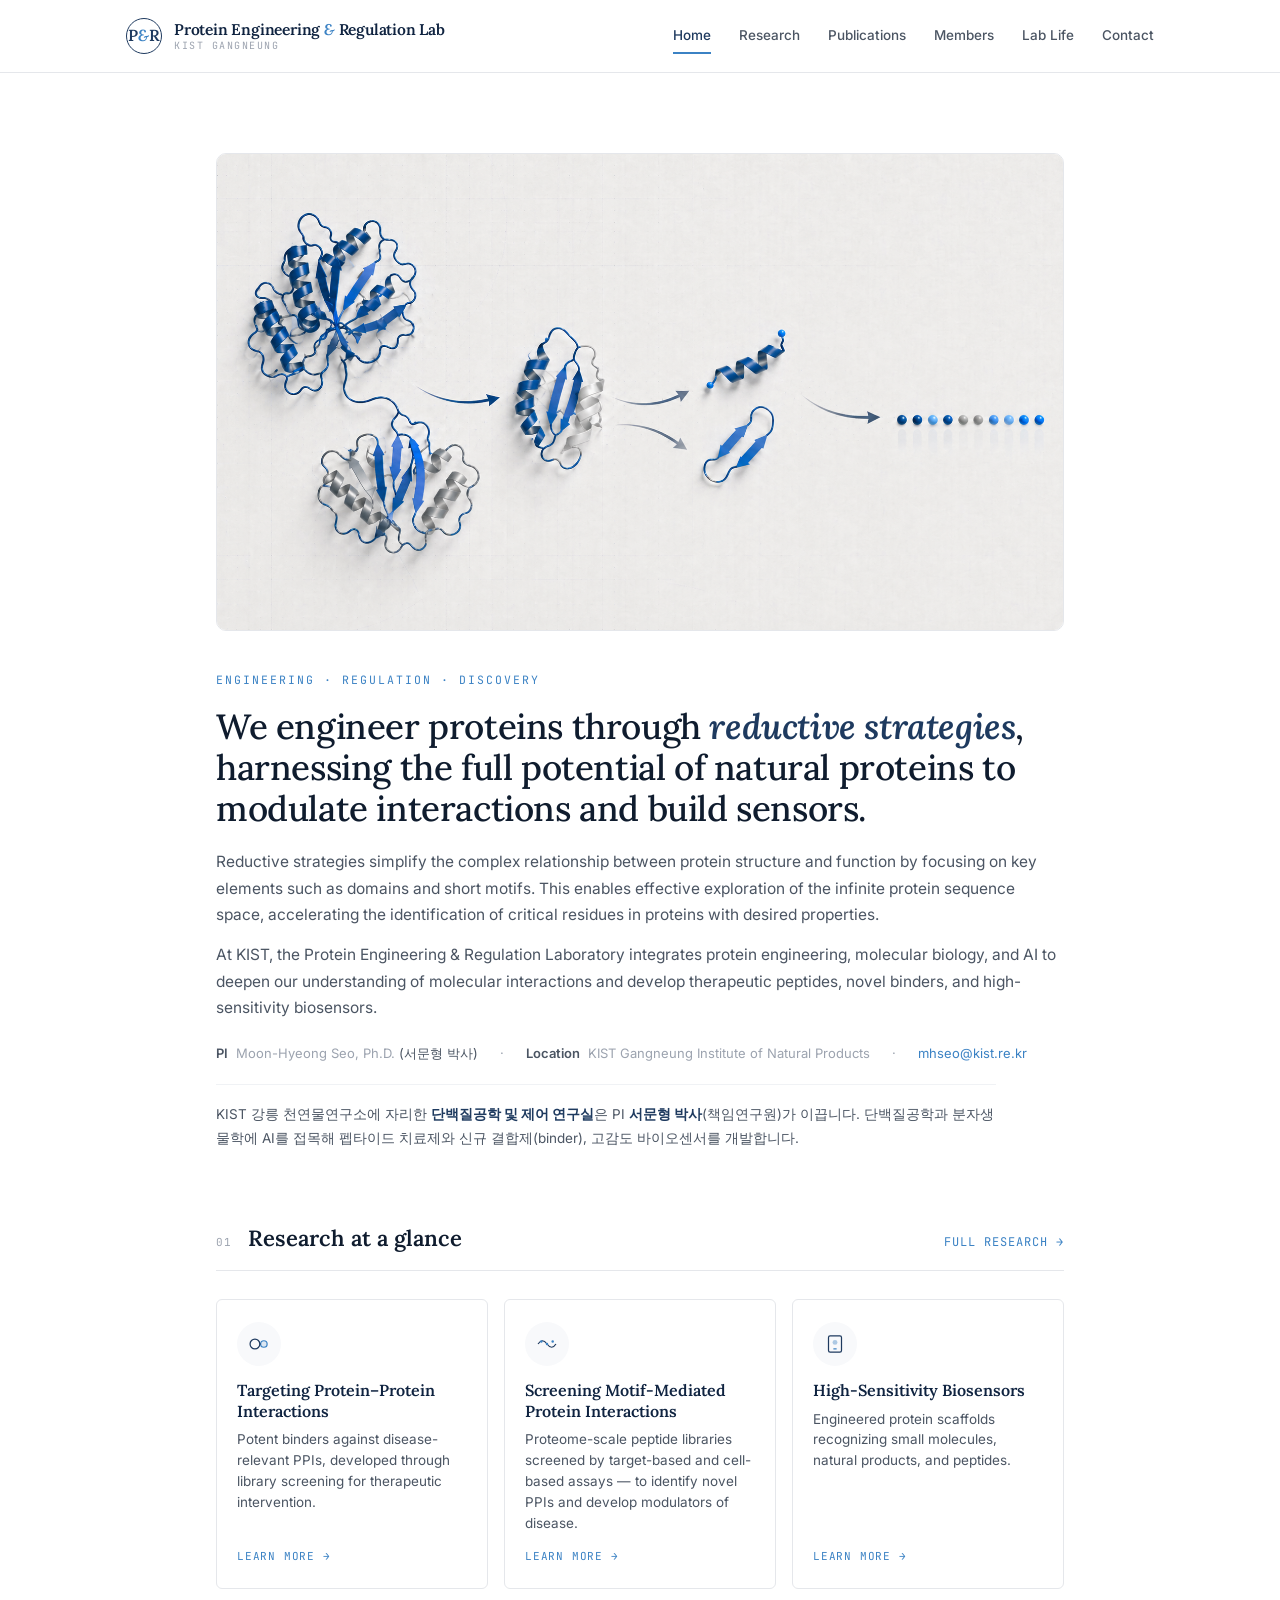
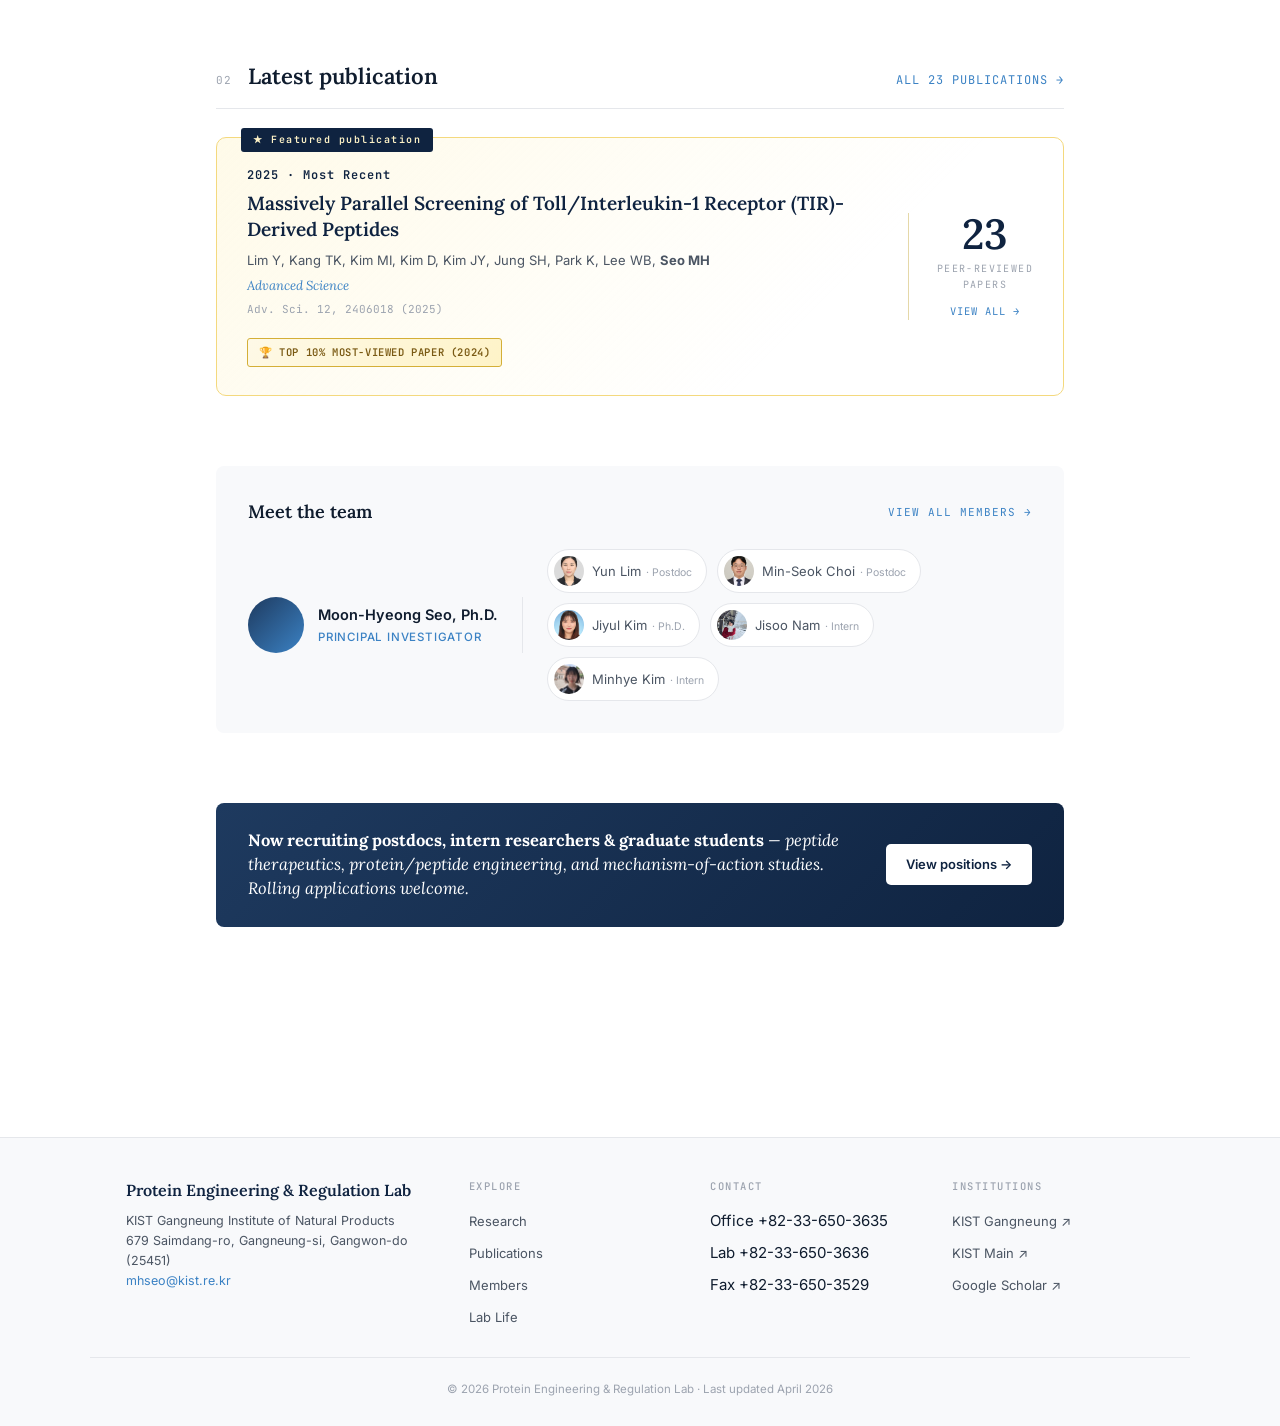
==== index.html @ bd63c6b3 "Refine Korean intro copy; rename lab 단백질공학·조절 → 단백질공학 및 제어 연구실 - Korean lab name unified across inde" ====
<!DOCTYPE html>
<html lang="en">
<head>
<meta charset="UTF-8">
<meta name="viewport" content="width=device-width, initial-scale=1.0">
<meta name="google-site-verification" content="vZkdnIHLEhD2Nxcy7tl7RXcYAdKuF3B5b1NP9j8_m6c">
<title>서문형 박사 (Moon-Hyeong Seo) | Protein Engineering & Regulation Lab @ KIST</title>
<meta name="description" content="The Protein Engineering & Regulation Laboratory at KIST develops therapeutic peptides, novel binders, and high-sensitivity biosensors through reductive strategies — short motifs, minimal domains, evolutionary constraints. PI: Moon-Hyeong Seo (서문형).">
<meta name="keywords" content="서문형, 서문형 박사, 서문형 책임연구원, KIST 서문형, Moon-Hyeong Seo, 단백질공학, 단백질공학 연구실, 펩타이드, 바이오센서, KIST 강릉, 한국과학기술연구원, protein engineering, peptide library, phage display, biosensor, motif-mediated PPI, reductive strategy">
<meta name="author" content="Moon-Hyeong Seo">
<link rel="canonical" href="https://moonhyeong.github.io/dreamerprotein/">
<!-- Open Graph (LinkedIn / Facebook / KakaoTalk preview) -->
<meta property="og:type" content="website">
<meta property="og:title" content="서문형 박사 (Moon-Hyeong Seo) | Protein Engineering & Regulation Lab @ KIST">
<meta property="og:description" content="Engineering proteins through reductive strategies — motif-mediated PPIs, biosensors, and therapeutic peptides at KIST Gangneung.">
<meta property="og:url" content="https://moonhyeong.github.io/dreamerprotein/">
<meta property="og:image" content="https://moonhyeong.github.io/dreamerprotein/assets/images/research/hero-reductive.png">
<!-- Twitter / X preview -->
<meta name="twitter:card" content="summary_large_image">
<meta name="twitter:title" content="서문형 박사 (Moon-Hyeong Seo) | Protein Engineering & Regulation Lab @ KIST">
<meta name="twitter:description" content="Engineering proteins through reductive strategies — motif-mediated PPIs, biosensors, and therapeutic peptides at KIST Gangneung.">
<meta name="twitter:image" content="https://moonhyeong.github.io/dreamerprotein/assets/images/research/hero-reductive.png">
<link rel="preconnect" href="https://fonts.googleapis.com">
<link rel="preconnect" href="https://fonts.gstatic.com" crossorigin>
<link href="https://fonts.googleapis.com/css2?family=Inter:wght@300;400;500;600;700&family=Lora:ital,wght@0,400;0,500;0,600;1,400&family=JetBrains+Mono:wght@400;500&family=Caveat:wght@400;500;600&display=swap" rel="stylesheet">
<link rel="stylesheet" href="assets/styles.css">
<script type="application/ld+json">
{
  "@context": "https://schema.org",
  "@graph": [
    {
      "@type": "Organization",
      "@id": "https://moonhyeong.github.io/dreamerprotein/#organization",
      "name": "Protein Engineering & Regulation Lab",
      "alternateName": "서문형 박사 연구실",
      "url": "https://moonhyeong.github.io/dreamerprotein/",
      "logo": "https://moonhyeong.github.io/dreamerprotein/assets/images/research/hero-reductive.png",
      "parentOrganization": {
        "@type": "Organization",
        "name": "Korea Institute of Science and Technology (KIST)",
        "alternateName": "한국과학기술연구원",
        "url": "https://www.kist.re.kr/"
      },
      "address": {
        "@type": "PostalAddress",
        "streetAddress": "679 Saimdang-ro",
        "addressLocality": "Gangneung-si",
        "addressRegion": "Gangwon-do",
        "postalCode": "25451",
        "addressCountry": "KR"
      }
    },
    {
      "@type": "Person",
      "@id": "https://moonhyeong.github.io/dreamerprotein/#pi",
      "name": "Moon-Hyeong Seo",
      "alternateName": ["서문형", "서문형 박사", "서문형 책임연구원"],
      "honorificSuffix": "Ph.D.",
      "jobTitle": "Principal Researcher",
      "worksFor": { "@id": "https://moonhyeong.github.io/dreamerprotein/#organization" },
      "email": "mhseo@kist.re.kr",
      "url": "https://moonhyeong.github.io/dreamerprotein/members.html",
      "sameAs": [
        "https://scholar.google.com/citations?user=vtLxpeAAAAAJ",
        "https://pubmed.ncbi.nlm.nih.gov/?term=Moon-Hyeong+seo"
      ]
    },
    {
      "@type": "WebSite",
      "url": "https://moonhyeong.github.io/dreamerprotein/",
      "name": "서문형 박사 연구실 · Protein Engineering & Regulation Lab @ KIST",
      "publisher": { "@id": "https://moonhyeong.github.io/dreamerprotein/#organization" },
      "about": { "@id": "https://moonhyeong.github.io/dreamerprotein/#pi" },
      "inLanguage": "en"
    }
  ]
}
</script>
<style>
  .award-badge {
    display: inline-flex;
    align-items: center;
    gap: 6px;
    margin-top: 10px;
    padding: 5px 11px;
    background: linear-gradient(135deg, #fef9e7 0%, #fef3c7 100%);
    border: 1px solid #d4af37;
    border-radius: 3px;
    font-family: var(--mono);
    font-size: 10.5px;
    color: #7a5a14;
    letter-spacing: 0.6px;
    font-weight: 600;
    text-transform: uppercase;
  }
</style>
</head>
<body>

<!-- ============ HEADER ============ -->
<header class="topbar">
  <div class="container nav-inner">
    <a href="index.html" class="brand" style="text-decoration: none;">
      <div class="brand-mark">P<span style="color:var(--accent); font-style:italic;">&amp;</span>R</div>
      <div class="brand-text">
        <div class="brand-en">Protein Engineering <span class="amp">&amp;</span> Regulation Lab</div>
        <div class="brand-sub">KIST Gangneung</div>
      </div>
    </a>
    <nav class="main-nav">
      <a href="index.html" class="active">Home</a>
      <a href="research.html">Research</a>
      <a href="publications.html">Publications</a>
      <a href="members.html">Members</a>
      <a href="lab-life.html">Lab Life</a>
      <a href="contact.html">Contact</a>
    </nav>
  </div>
</header>

<!-- ============ MAIN ============ -->
<main>

  <!-- HERO -->
  <section class="hero">
    <div class="hero-banner">
      <img src="assets/images/research/hero-reductive.png" alt="Engineering proteins through reductive strategies — distilling complex protein structures into short motifs, minimal domains, and evolutionary constraints">
    </div>
    <div class="hero-eyebrow">Engineering · Regulation · Discovery</div>
    <h1 class="hero-title">
      We engineer proteins through <em>reductive strategies</em>, harnessing the full potential of natural proteins to modulate interactions and build sensors.
    </h1>
    <p class="hero-sub">
      Reductive strategies simplify the complex relationship between protein structure and function by focusing on key elements such as domains and short motifs. This enables effective exploration of the infinite protein sequence space, accelerating the identification of critical residues in proteins with desired properties.
    </p>
    <p class="hero-sub">
      At KIST, the Protein Engineering &amp; Regulation Laboratory integrates protein engineering, molecular biology, and AI to deepen our understanding of molecular interactions and develop therapeutic peptides, novel binders, and high-sensitivity biosensors.
    </p>
    <div class="hero-meta">
      <span><strong>PI</strong> &nbsp;Moon-Hyeong Seo, Ph.D. <span style="color: var(--ink-soft); font-weight: 400;">(서문형 박사)</span></span>
      <span>·</span>
      <span><strong>Location</strong> &nbsp;KIST Gangneung Institute of Natural Products</span>
      <span>·</span>
      <a href="mailto:mhseo@kist.re.kr">mhseo@kist.re.kr</a>
    </div>
    <p class="hero-ko">
      KIST 강릉 천연물연구소에 자리한 <strong>단백질공학 및 제어 연구실</strong>은 PI <strong>서문형 박사</strong>(책임연구원)가 이끕니다. 단백질공학과 분자생물학에 AI를 접목해 펩타이드 치료제와 신규 결합제(binder), 고감도 바이오센서를 개발합니다.
    </p>
  </section>

  <!-- RESEARCH PREVIEW -->
  <section class="block">
    <div class="section-head">
      <span class="section-num">01</span>
      <h2 class="section-title">Research at a glance</h2>
      <a href="research.html" class="section-action">Full research →</a>
    </div>

    <div class="research-preview">
      <a href="research.html#ppi" class="r-mini">
        <div class="r-mini-icon">
          <svg width="26" height="26" viewBox="0 0 32 32" fill="none">
            <circle cx="11" cy="16" r="6" stroke="#1e3a5f" stroke-width="1.5" fill="none"/>
            <circle cx="22" cy="16" r="4" stroke="#3b82c4" stroke-width="1.5" fill="#3b82c4" fill-opacity="0.15"/>
            <line x1="17" y1="16" x2="18" y2="16" stroke="#1e3a5f" stroke-width="2"/>
          </svg>
        </div>
        <h3>Targeting Protein–Protein Interactions</h3>
        <p>Potent binders against disease-relevant PPIs, developed through library screening for therapeutic intervention.</p>
        <span class="r-mini-link">Learn more →</span>
      </a>

      <a href="research.html#motif" class="r-mini">
        <div class="r-mini-icon">
          <svg width="26" height="26" viewBox="0 0 32 32" fill="none">
            <path d="M5 16 Q10 8, 16 16 Q22 24, 27 16" stroke="#1e3a5f" stroke-width="1.5" fill="none"/>
            <circle cx="9" cy="13" r="1.5" fill="#3b82c4"/>
            <circle cx="16" cy="16" r="1.5" fill="#3b82c4"/>
            <circle cx="23" cy="13" r="1.5" fill="#3b82c4"/>
          </svg>
        </div>
        <h3>Screening Motif-Mediated Protein Interactions</h3>
        <p>Proteome-scale peptide libraries screened by target-based and cell-based assays — to identify novel PPIs and develop modulators of disease.</p>
        <span class="r-mini-link">Learn more →</span>
      </a>

      <a href="research.html#sensor" class="r-mini">
        <div class="r-mini-icon">
          <svg width="26" height="26" viewBox="0 0 32 32" fill="none">
            <rect x="8" y="6" width="16" height="20" rx="2" stroke="#1e3a5f" stroke-width="1.5" fill="none"/>
            <circle cx="16" cy="14" r="3" fill="#3b82c4" fill-opacity="0.4"/>
            <path d="M14 22 L18 22" stroke="#3b82c4" stroke-width="1.5"/>
          </svg>
        </div>
        <h3>High-Sensitivity Biosensors</h3>
        <p>Engineered protein scaffolds recognizing small molecules, natural products, and peptides.</p>
        <span class="r-mini-link">Learn more →</span>
      </a>
    </div>
  </section>

  <!-- FEATURED PUBLICATION -->
  <section class="block">
    <div class="section-head">
      <span class="section-num">02</span>
      <h2 class="section-title">Latest publication</h2>
      <a href="publications.html" class="section-action">All 23 publications →</a>
    </div>

    <article class="featured-card">
      <div>
        <div class="pub-year">2025 · Most Recent</div>
        <h4 class="pub-title">Massively Parallel Screening of Toll/Interleukin-1 Receptor (TIR)-Derived Peptides</h4>
        <div class="pub-authors">Lim Y, Kang TK, Kim MI, Kim D, Kim JY, Jung SH, Park K, Lee WB, <strong>Seo MH</strong></div>
        <div class="pub-journal">Advanced Science</div>
        <div class="pub-cite">Adv. Sci. 12, 2406018 (2025)</div>
        <div style="margin-top: 10px;">
          <span class="award-badge">🏆 Top 10% Most-Viewed Paper (2024)</span>
        </div>
      </div>
      <div class="stat-side">
        <div class="num">23</div>
        <div class="lbl">peer-reviewed<br>papers</div>
        <a href="publications.html">View all →</a>
      </div>
    </article>
  </section>

  <!-- MEMBERS AT A GLANCE -->
  <section class="block">
    <div class="members-glance">
      <div class="mg-head">
        <h3>Meet the team</h3>
        <a href="members.html">View all members →</a>
      </div>
      <div class="mg-row">
        <a href="members.html" class="mg-pi" style="text-decoration: none;">
          <div class="mg-pi-photo" data-photo="seo"></div>
          <div>
            <div class="mg-pi-name">Moon-Hyeong Seo, Ph.D.</div>
            <div class="mg-pi-role">Principal Investigator</div>
          </div>
        </a>
        <div class="mg-others">
          <a href="members.html" class="mg-bubble">
            <div class="mg-bubble-photo" data-photo="yun-lim"></div>
            <span>Yun Lim<span class="mg-bubble-role"> · Postdoc</span></span>
          </a>
          <a href="members.html" class="mg-bubble">
            <div class="mg-bubble-photo" data-photo="min-seok-choi"></div>
            <span>Min-Seok Choi<span class="mg-bubble-role"> · Postdoc</span></span>
          </a>
          <a href="members.html" class="mg-bubble">
            <div class="mg-bubble-photo" data-photo="jiyul-kim"></div>
            <span>Jiyul Kim<span class="mg-bubble-role"> · Ph.D.</span></span>
          </a>
          <a href="members.html" class="mg-bubble">
            <div class="mg-bubble-photo" data-photo="jisoo-nam" style="background-position: 35% center;"></div>
            <span>Jisoo Nam<span class="mg-bubble-role"> · Intern</span></span>
          </a>
          <a href="members.html" class="mg-bubble">
            <div class="mg-bubble-photo" data-photo="minhye-kim" style="background-position: center 25%;"></div>
            <span>Minhye Kim<span class="mg-bubble-role"> · Intern</span></span>
          </a>
        </div>
      </div>
    </div>
  </section>

  <!-- HIRING -->
  <section class="block">
    <div class="hiring">
      <div class="hiring-text">
        <strong style="font-style: normal; color: white;">Now recruiting postdocs, intern researchers &amp; graduate students</strong> — peptide therapeutics, protein/peptide engineering, and mechanism-of-action studies. Rolling applications welcome.
      </div>
      <a href="contact.html#open-positions" class="hiring-cta">View positions →</a>
    </div>
  </section>

</main>

<!-- ============ FOOTER ============ -->
<footer class="foot">
  <div class="foot-inner">
    <div class="foot-brand">
      <h4>Protein Engineering &amp; Regulation Lab</h4>
      <p>
        KIST Gangneung Institute of Natural Products<br>
        679 Saimdang-ro, Gangneung-si, Gangwon-do (25451)<br>
        <a href="mailto:mhseo@kist.re.kr" style="color: var(--accent);">mhseo@kist.re.kr</a>
      </p>
    </div>
    <div class="foot-col">
      <h5>Explore</h5>
      <ul>
        <li><a href="research.html">Research</a></li>
        <li><a href="publications.html">Publications</a></li>
        <li><a href="members.html">Members</a></li>
        <li><a href="lab-life.html">Lab Life</a></li>
      </ul>
    </div>
    <div class="foot-col">
      <h5>Contact</h5>
      <ul>
        <li>Office +82-33-650-3635</li>
        <li>Lab +82-33-650-3636</li>
        <li>Fax +82-33-650-3529</li>
      </ul>
    </div>
    <div class="foot-col">
      <h5>Institutions</h5>
      <ul>
        <li><a href="https://gn.kist.re.kr" target="_blank" rel="noopener">KIST Gangneung ↗</a></li>
        <li><a href="https://www.kist.re.kr" target="_blank" rel="noopener">KIST Main ↗</a></li>
        <li><a href="https://scholar.google.com/citations?user=vtLxpeAAAAAJ" target="_blank" rel="noopener">Google Scholar ↗</a></li>
      </ul>
    </div>
  </div>
  <div class="foot-bottom">
    © 2026 Protein Engineering & Regulation Lab · Last updated April 2026
  </div>
</footer>

<script src="assets/photos.js"></script>

</body>
</html>
---- assets/styles.css ----
/* ============================================
   Protein Engineering & Regulation Lab @ KIST
   Shared stylesheet — Option A · Molecular Minimal
   ============================================ */

:root {
  --bg: #ffffff;
  --bg-alt: #f8f9fb;
  --bg-paper: #faf7f1;
  --bg-card: #ffffff;
  --ink: #0f1c2e;
  --ink-soft: #4b5563;
  --ink-mute: #9ca3af;
  --line: #e5e7eb;
  --line-soft: #f0f2f5;
  --navy: #1e3a5f;
  --navy-deep: #0f2340;
  --accent: #3b82c4;
  --highlight: #fef3c7;
  --tape: rgba(218, 196, 138, 0.4);
  --sans: 'Inter', -apple-system, BlinkMacSystemFont, sans-serif;
  --serif: 'Lora', Georgia, serif;
  --mono: 'JetBrains Mono', 'SF Mono', Consolas, monospace;
  --hand: 'Caveat', 'Gaegu', 'Patrick Hand', cursive;
}

* { box-sizing: border-box; margin: 0; padding: 0; }
html { scroll-behavior: smooth; }
body {
  font-family: var(--sans);
  color: var(--ink);
  background: var(--bg);
  line-height: 1.6;
  -webkit-font-smoothing: antialiased;
  font-size: 15px;
}
a { color: var(--navy); text-decoration: none; transition: color 0.2s; }
a:hover { color: var(--accent); }
img { max-width: 100%; display: block; }

/* ============ Top Header ============ */
header.topbar {
  position: sticky;
  top: 0;
  z-index: 50;
  background: rgba(255,255,255,0.94);
  backdrop-filter: blur(12px);
  -webkit-backdrop-filter: blur(12px);
  border-bottom: 1px solid var(--line);
  padding: 18px 0;
}
.container {
  max-width: 1100px;
  margin: 0 auto;
  padding: 0 36px;
}
.nav-inner {
  display: flex;
  align-items: center;
  justify-content: space-between;
  gap: 32px;
}
.brand {
  display: flex;
  align-items: center;
  gap: 12px;
  line-height: 1.2;
  flex-shrink: 0;
}
.brand-mark {
  width: 36px; height: 36px;
  border: 1.5px solid var(--navy);
  border-radius: 50%;
  display: flex; align-items: center; justify-content: center;
  font-family: var(--serif);
  font-size: 16px;
  font-weight: 600;
  color: var(--navy);
  flex-shrink: 0;
}
.brand-text { display: flex; flex-direction: column; }
.brand-en {
  font-family: var(--serif);
  font-size: 15.5px;
  font-weight: 600;
  color: var(--navy-deep);
  letter-spacing: -0.2px;
}
.brand-en .amp { font-style: italic; color: var(--accent); }
.brand-sub {
  font-family: var(--mono);
  font-size: 10px;
  color: var(--ink-mute);
  text-transform: uppercase;
  letter-spacing: 1.5px;
  margin-top: 2px;
}
nav.main-nav {
  display: flex;
  gap: 28px;
  list-style: none;
}
nav.main-nav a {
  font-size: 13.5px;
  color: var(--ink-soft);
  font-weight: 500;
  padding: 6px 0;
  position: relative;
}
nav.main-nav a::after {
  content: '';
  position: absolute;
  left: 0; bottom: -1px;
  width: 0; height: 2px;
  background: var(--accent);
  transition: width 0.2s;
}
nav.main-nav a:hover { color: var(--navy); }
nav.main-nav a:hover::after, nav.main-nav a.active::after { width: 100%; }
nav.main-nav a.active { color: var(--navy); }
.nav-actions {
  display: flex;
  align-items: center;
  gap: 14px;
}
.lang-toggle {
  display: inline-flex;
  border: 1px solid var(--line);
  border-radius: 4px;
  overflow: hidden;
  font-size: 11px;
  background: white;
}
.lang-toggle button {
  padding: 5px 11px;
  border: none;
  background: transparent;
  cursor: pointer;
  color: var(--ink-soft);
  font-family: inherit;
  font-weight: 600;
}
.lang-toggle button.active { background: var(--navy); color: white; }

/* ============ Main wrapper ============ */
main {
  max-width: 920px;
  margin: 0 auto;
  padding: 80px 36px 60px;
}

/* ============ Page header (sub-pages) ============ */
.page-header {
  max-width: 920px;
  margin: 0 auto;
  padding: 64px 36px 32px;
}
.breadcrumb {
  font-family: var(--mono);
  font-size: 11px;
  color: var(--ink-mute);
  letter-spacing: 1.2px;
  text-transform: uppercase;
  margin-bottom: 14px;
}
.breadcrumb a { color: var(--ink-soft); }
.page-title {
  font-family: var(--serif);
  font-size: 44px;
  font-weight: 500;
  line-height: 1.1;
  color: var(--ink);
  margin-bottom: 14px;
  letter-spacing: -0.6px;
}
.page-lede {
  font-size: 16px;
  color: var(--ink-soft);
  line-height: 1.65;
}
.page-header + main { padding-top: 20px; }

/* ============ Section ============ */
section.block { margin-bottom: 70px; scroll-margin-top: 90px; }
.section-head {
  display: flex;
  align-items: baseline;
  gap: 16px;
  margin-bottom: 28px;
  padding-bottom: 14px;
  border-bottom: 1px solid var(--line);
}
.section-num {
  font-family: var(--mono);
  font-size: 11px;
  color: var(--ink-mute);
  letter-spacing: 1.2px;
}
.section-title {
  font-family: var(--serif);
  font-size: 22px;
  font-weight: 600;
  color: var(--ink);
  flex: 1;
}
.section-action {
  font-size: 12px;
  color: var(--accent);
  font-family: var(--mono);
  text-transform: uppercase;
  letter-spacing: 1px;
}

/* ============ Hero (Home) ============ */
.hero {
  margin-bottom: 70px;
  position: relative;
}
.hero-banner {
  margin: 0 0 40px;
  border-radius: 10px;
  overflow: hidden;
  background: var(--bg-alt);
  border: 1px solid var(--line);
}
.hero-banner img {
  width: 100%;
  height: auto;
  display: block;
}
.helix-svg {
  position: absolute;
  top: -14px;
  right: 0;
  opacity: 0.5;
}
.hero-eyebrow {
  font-family: var(--mono);
  font-size: 11.5px;
  color: var(--accent);
  text-transform: uppercase;
  letter-spacing: 2px;
  margin-bottom: 16px;
}
.hero-title {
  font-family: var(--serif);
  font-size: 35px;
  line-height: 1.18;
  color: var(--ink);
  font-weight: 500;
  margin-bottom: 20px;
  letter-spacing: -0.4px;
}
.hero-title em { color: var(--navy); font-weight: 600; }
.hero-sub {
  font-size: 15.5px;
  color: var(--ink-soft);
  line-height: 1.7;
}
.hero-sub + .hero-sub {
  margin-top: 14px;
}
.hero-meta {
  margin-top: 22px;
  display: flex;
  gap: 22px;
  align-items: center;
  flex-wrap: wrap;
  font-size: 13px;
  color: var(--ink-mute);
}
.hero-meta strong { color: var(--ink-soft); font-weight: 600; }
.hero-meta a { color: var(--accent); }

/* SEO — Korean intro lines (name-search visibility) */
.hero-ko {
  margin-top: 20px;
  padding-top: 18px;
  border-top: 1px solid var(--line-soft);
  font-size: 13.5px;
  color: var(--ink-soft);
  line-height: 1.75;
  max-width: 780px;
}
.hero-ko strong { color: var(--navy); font-weight: 600; }
.pi-ko-bio {
  margin: -38px 0 56px;
  padding: 18px 22px;
  background: var(--bg-alt);
  border-radius: 8px;
  border-left: 3px solid var(--accent);
  font-size: 13.5px;
  color: var(--ink-soft);
  line-height: 1.8;
}
.pi-ko-bio strong { color: var(--navy); font-weight: 600; }

/* ============ Research preview (Home) ============ */
.research-preview {
  display: grid;
  grid-template-columns: repeat(3, 1fr);
  gap: 16px;
}
.r-mini {
  background: var(--bg-card);
  border: 1px solid var(--line);
  border-radius: 6px;
  padding: 22px 20px;
  transition: all 0.2s;
  display: flex;
  flex-direction: column;
  text-decoration: none;
  color: inherit;
}
.r-mini:hover { border-color: var(--accent); box-shadow: 0 4px 16px rgba(30,58,95,0.05); }
.r-mini-icon {
  width: 44px; height: 44px;
  background: var(--bg-alt);
  border-radius: 50%;
  display: flex; align-items: center; justify-content: center;
  margin-bottom: 14px;
}
.r-mini h3 {
  font-family: var(--serif);
  font-size: 16px;
  font-weight: 600;
  color: var(--navy-deep);
  margin-bottom: 8px;
  line-height: 1.3;
}
.r-mini p {
  font-size: 13.5px;
  color: var(--ink-soft);
  line-height: 1.55;
  margin-bottom: 14px;
  flex: 1;
}
.r-mini-link {
  font-family: var(--mono);
  font-size: 11px;
  color: var(--accent);
  letter-spacing: 0.8px;
  text-transform: uppercase;
}

/* ============ Research full (Research page) ============ */
.research-grid { display: grid; gap: 22px; }
.research-card {
  background: var(--bg-card);
  border: 1px solid var(--line);
  border-radius: 8px;
  padding: 28px;
  transition: all 0.2s;
  display: grid;
  grid-template-columns: 260px 1fr;
  gap: 32px;
  align-items: center;
}
.research-card:hover { border-color: var(--accent); box-shadow: 0 6px 24px rgba(30,58,95,0.06); }
.research-icon {
  width: 64px; height: 64px;
  background: var(--bg-alt);
  border-radius: 50%;
  display: flex; align-items: center; justify-content: center;
}
.research-image {
  width: 100%;
  aspect-ratio: 1;
  border-radius: 8px;
  overflow: hidden;
  background: var(--bg-alt);
  border: 1px solid var(--line-soft);
}
.research-image img {
  width: 100%;
  height: 100%;
  object-fit: cover;
  display: block;
}
.research-card h3 {
  font-family: var(--serif);
  font-size: 22px;
  font-weight: 600;
  color: var(--navy-deep);
  margin-bottom: 10px;
}
.research-card .sub {
  font-family: var(--mono);
  font-size: 11px;
  color: var(--accent);
  text-transform: uppercase;
  letter-spacing: 1.5px;
  margin-bottom: 14px;
}
.research-card p {
  font-size: 14.5px;
  color: var(--ink-soft);
  margin-bottom: 14px;
  line-height: 1.7;
}
.research-card .approach {
  margin: 16px 0;
  padding: 14px 18px;
  background: var(--bg-alt);
  border-left: 3px solid var(--accent);
  border-radius: 0 4px 4px 0;
  font-size: 13.5px;
  color: var(--ink-soft);
  line-height: 1.6;
}
.research-card .approach strong { color: var(--ink); }
.keywords { display: flex; flex-wrap: wrap; gap: 6px; margin-top: 12px; }
.kw {
  font-family: var(--mono);
  font-size: 10.5px;
  padding: 3px 9px;
  background: var(--bg-alt);
  color: var(--ink-soft);
  border-radius: 12px;
  border: 1px solid var(--line);
}

/* ============ Featured publication card (Home) ============ */
.featured-card {
  border: 1px solid #f4d97e;
  background: linear-gradient(135deg, rgba(254,243,199,0.4), transparent 70%);
  border-radius: 10px;
  padding: 28px 30px;
  position: relative;
  display: grid;
  grid-template-columns: 1fr auto;
  gap: 28px;
  align-items: center;
}
.featured-card::before {
  content: '★ Featured publication';
  position: absolute;
  top: -10px; left: 24px;
  background: var(--navy-deep);
  color: var(--highlight);
  padding: 4px 12px;
  border-radius: 3px;
  font-family: var(--mono);
  font-size: 10px;
  letter-spacing: 1.5px;
  font-weight: 600;
}
.featured-card .pub-year {
  font-family: var(--mono);
  font-size: 12px;
  color: var(--navy-deep);
  margin-bottom: 6px;
  font-weight: 600;
  letter-spacing: 1px;
}
.featured-card .pub-title {
  font-family: var(--serif);
  font-size: 19px;
  color: var(--navy-deep);
  line-height: 1.35;
  font-weight: 600;
  margin-bottom: 8px;
}
.featured-card .pub-authors { font-size: 13px; color: var(--ink-soft); margin-bottom: 5px; }
.featured-card .pub-journal { font-size: 13px; color: var(--accent); font-style: italic; font-family: var(--serif); }
.featured-card .pub-cite {
  font-family: var(--mono);
  font-size: 11px;
  color: var(--ink-mute);
  margin-top: 4px;
}
.featured-card .stat-side {
  text-align: center;
  padding-left: 28px;
  border-left: 1px solid #e5d8a8;
  flex-shrink: 0;
}
.featured-card .stat-side .num {
  font-family: var(--serif);
  font-size: 42px;
  font-weight: 600;
  color: var(--navy-deep);
  line-height: 1;
}
.featured-card .stat-side .lbl {
  font-family: var(--mono);
  font-size: 10px;
  color: var(--ink-mute);
  text-transform: uppercase;
  letter-spacing: 1.4px;
  margin-top: 6px;
}
.featured-card .stat-side a {
  display: block;
  margin-top: 10px;
  font-family: var(--mono);
  font-size: 10.5px;
  color: var(--accent);
  text-transform: uppercase;
  letter-spacing: 1px;
}

/* ============ Publications full list ============ */
.pub-list { display: flex; flex-direction: column; gap: 12px; }
.pub-item {
  display: grid;
  grid-template-columns: 70px 1fr;
  gap: 18px;
  padding: 20px 0;
  border-bottom: 1px dashed var(--line);
}
.pub-item:last-child { border-bottom: none; }
.pub-year-block {
  font-family: var(--mono);
  font-size: 13px;
  color: var(--ink-mute);
  padding-top: 3px;
  font-weight: 500;
  letter-spacing: 0.5px;
}
.pub-title {
  font-family: var(--serif);
  font-size: 15.5px;
  color: var(--ink);
  line-height: 1.45;
  margin-bottom: 5px;
  font-weight: 500;
}
.pub-authors { font-size: 13px; color: var(--ink-soft); margin-bottom: 4px; }
.pub-journal { font-size: 12.5px; color: var(--accent); font-style: italic; font-family: var(--serif); }
.pub-cite {
  font-family: var(--mono);
  font-size: 11px;
  color: var(--ink-mute);
  margin-top: 3px;
}
.pub-highlight { background: linear-gradient(transparent 60%, var(--highlight) 60%); padding: 0 2px; }

/* Press chips inside a publication */
.press-chips {
  display: flex;
  flex-wrap: wrap;
  gap: 6px;
  margin-top: 10px;
  padding-top: 10px;
  border-top: 1px dotted var(--line);
}
.press-chips-label {
  font-family: var(--mono);
  font-size: 10px;
  color: var(--ink-mute);
  letter-spacing: 1.2px;
  text-transform: uppercase;
  align-self: center;
  margin-right: 4px;
}
.press-chip {
  font-size: 11.5px;
  padding: 3px 10px;
  background: var(--bg-alt);
  color: var(--ink-soft);
  border-radius: 12px;
  border: 1px solid var(--line);
  transition: all 0.15s;
}
.press-chip:hover { border-color: var(--accent); color: var(--accent); background: white; }

/* Featured publication highlight inside list */
.pub-item.featured {
  background: linear-gradient(135deg, rgba(254,243,199,0.4), transparent 60%);
  padding: 22px;
  border: 1px solid #f4d97e;
  border-radius: 8px;
  position: relative;
  margin-top: 14px;
}
.pub-item.featured::before {
  content: '★ Featured';
  position: absolute;
  top: -10px; left: 22px;
  background: var(--navy-deep);
  color: var(--highlight);
  padding: 3px 10px;
  border-radius: 3px;
  font-family: var(--mono);
  font-size: 10px;
  letter-spacing: 1.5px;
  font-weight: 600;
}
.pub-item.featured .pub-year-block { color: var(--navy-deep); font-weight: 600; }
.pub-item.featured .pub-title { font-size: 17px; color: var(--navy-deep); font-weight: 600; }

.pub-footer {
  margin-top: 28px;
  padding: 14px 18px;
  background: var(--bg-alt);
  border-radius: 5px;
  font-size: 13px;
  color: var(--ink-soft);
  text-align: center;
}

.year-anchor {
  font-family: var(--serif);
  font-size: 18px;
  color: var(--navy);
  font-weight: 600;
  margin: 30px 0 10px;
  padding-bottom: 6px;
  border-bottom: 2px solid var(--line);
}
.year-anchor:first-of-type { margin-top: 0; }

/* External profiles */
.profiles-grid {
  display: grid;
  grid-template-columns: repeat(2, 1fr);
  gap: 14px;
}
.profile-card {
  display: flex;
  align-items: center;
  gap: 14px;
  padding: 16px 20px;
  background: var(--bg-alt);
  border: 1px solid var(--line);
  border-radius: 6px;
  transition: all 0.15s;
}
.profile-card:hover { border-color: var(--accent); background: white; }
.profile-icon {
  width: 36px; height: 36px;
  background: white;
  border: 1px solid var(--line);
  border-radius: 6px;
  display: flex; align-items: center; justify-content: center;
  flex-shrink: 0;
  font-family: var(--mono);
  font-size: 11px;
  font-weight: 600;
  color: var(--navy);
}
.profile-card .lbl { font-size: 11px; color: var(--ink-mute); font-family: var(--mono); letter-spacing: 1px; text-transform: uppercase; }
.profile-card .ttl { font-size: 14px; color: var(--ink); font-weight: 600; }

/* Press section grouped */
.press-group { margin-bottom: 32px; }
.press-group-title {
  font-family: var(--serif);
  font-size: 16px;
  color: var(--ink);
  font-weight: 600;
  margin-bottom: 4px;
}
.press-group-sub {
  font-size: 12.5px;
  color: var(--ink-mute);
  font-style: italic;
  margin-bottom: 14px;
}
.press-list {
  display: grid;
  grid-template-columns: repeat(auto-fill, minmax(240px, 1fr));
  gap: 10px;
}
.press-link {
  display: flex;
  align-items: center;
  gap: 12px;
  padding: 12px 16px;
  background: white;
  border: 1px solid var(--line);
  border-radius: 6px;
  font-size: 13px;
  transition: all 0.15s;
}
.press-link:hover { border-color: var(--accent); transform: translateX(2px); }
.press-link .outlet {
  font-weight: 600;
  color: var(--ink);
  min-width: 0;
  flex: 1;
}
.press-link .arrow {
  color: var(--accent);
  font-family: var(--mono);
  font-size: 12px;
}
.press-link .outlet small {
  display: block;
  font-weight: 400;
  color: var(--ink-mute);
  font-size: 11px;
  margin-top: 1px;
}

/* ============ Members at a glance (Home) ============ */
.members-glance {
  background: var(--bg-alt);
  padding: 32px;
  border-radius: 8px;
}
.mg-head {
  display: flex;
  justify-content: space-between;
  align-items: center;
  margin-bottom: 22px;
}
.mg-head h3 {
  font-family: var(--serif);
  font-size: 18px;
  font-weight: 600;
  color: var(--ink);
}
.mg-head a {
  font-family: var(--mono);
  font-size: 11px;
  color: var(--accent);
  text-transform: uppercase;
  letter-spacing: 1px;
}
.mg-row {
  display: flex;
  gap: 24px;
  align-items: center;
  flex-wrap: wrap;
}
.mg-pi {
  display: flex;
  align-items: center;
  gap: 14px;
  padding-right: 24px;
  border-right: 1px solid var(--line);
}
.mg-pi-photo {
  width: 56px; height: 56px;
  border-radius: 50%;
  background: linear-gradient(135deg, var(--navy), var(--accent));
  color: white;
  display: flex; align-items: center; justify-content: center;
  font-family: var(--serif);
  font-size: 18px;
  font-weight: 600;
  flex-shrink: 0;
  background-size: cover;
  background-position: center;
}
.mg-pi-name {
  font-size: 14.5px;
  font-weight: 600;
  color: var(--ink);
  margin-bottom: 2px;
}
.mg-pi-role {
  font-size: 11.5px;
  color: var(--accent);
  text-transform: uppercase;
  letter-spacing: 0.8px;
  font-weight: 500;
}
.mg-others { display: flex; gap: 10px; flex-wrap: wrap; flex: 1; }
.mg-bubble {
  background: white;
  border: 1px solid var(--line);
  border-radius: 22px;
  padding: 6px 14px 6px 6px;
  display: flex;
  align-items: center;
  gap: 8px;
  font-size: 13px;
  color: var(--ink-soft);
  transition: all 0.2s;
}
.mg-bubble:hover { border-color: var(--accent); }
.mg-bubble-photo {
  width: 30px; height: 30px;
  border-radius: 50%;
  background: linear-gradient(135deg, #e2e8f0, #cbd5e1);
  color: var(--navy);
  display: flex; align-items: center; justify-content: center;
  font-family: var(--serif);
  font-size: 11px;
  font-weight: 500;
  flex-shrink: 0;
  background-size: cover;
  background-position: center;
}
.mg-bubble-role {
  font-size: 10.5px;
  color: var(--ink-mute);
  margin-left: 2px;
}

/* ============ PI hero (Members) ============ */
.pi-hero {
  background: linear-gradient(135deg, var(--bg-alt), white);
  border: 1px solid var(--line);
  border-top: 3px solid var(--navy);
  border-radius: 10px;
  padding: 32px;
  display: grid;
  grid-template-columns: 240px 1fr;
  gap: 32px;
  align-items: start;
  margin-bottom: 60px;
}
.pi-photo {
  width: 240px;
  aspect-ratio: 4/5;
  border-radius: 8px;
  background: linear-gradient(135deg, var(--navy), var(--accent));
  background-size: cover;
  background-position: center;
  color: white;
  display: flex; align-items: center; justify-content: center;
  font-family: var(--serif);
  font-size: 60px;
  font-weight: 500;
  overflow: hidden;
  position: relative;
  box-shadow: 0 6px 18px rgba(15,35,64,0.18);
}
/* Filename label removed from page — photo upload guide is in README. */
/* When a photo loads (set by photos.js), hide placeholder initials. */
.member-photo.has-photo,
.pi-photo.has-photo,
.mg-pi-photo.has-photo,
.mg-bubble-photo.has-photo,
.former-avatar.has-photo {
  color: transparent;
}
.pi-info .pi-tag {
  display: inline-block;
  font-family: var(--mono);
  font-size: 10.5px;
  color: var(--bg);
  background: var(--navy);
  padding: 3px 9px;
  border-radius: 3px;
  letter-spacing: 1.5px;
  margin-bottom: 14px;
}
.pi-info h2 {
  font-family: var(--serif);
  font-size: 32px;
  font-weight: 600;
  color: var(--navy-deep);
  line-height: 1.1;
  margin-bottom: 4px;
  letter-spacing: -0.4px;
}
.pi-info .pi-name-ko {
  font-size: 14px;
  color: var(--ink-soft);
  margin-bottom: 14px;
}
.pi-info .pi-title {
  font-size: 13.5px;
  color: var(--accent);
  font-weight: 600;
  text-transform: uppercase;
  letter-spacing: 1px;
  margin-bottom: 18px;
}
.pi-quote {
  font-family: var(--serif);
  font-size: 16px;
  font-style: italic;
  color: var(--ink-soft);
  line-height: 1.55;
  padding: 14px 18px;
  border-left: 2px solid var(--accent);
  background: rgba(59,130,196,0.04);
  margin-bottom: 22px;
}
.pi-quote .ko { font-family: var(--sans); font-style: normal; color: var(--ink); font-weight: 500; }
.pi-meta {
  display: grid;
  grid-template-columns: auto 1fr;
  gap: 10px 22px;
  font-size: 13px;
  color: var(--ink-soft);
}
.pi-meta dt {
  font-family: var(--mono);
  font-size: 10px;
  color: var(--ink-mute);
  text-transform: uppercase;
  letter-spacing: 1.2px;
  padding-top: 2px;
}
.pi-meta dd a { color: var(--accent); }

/* ============ PI bio tables (Members) ============ */
.bio-section { margin-bottom: 50px; }
.bio-heading {
  font-family: var(--mono);
  font-size: 11.5px;
  text-transform: uppercase;
  letter-spacing: 2px;
  color: var(--accent);
  font-weight: 600;
  padding-bottom: 14px;
  border-bottom: 2px solid var(--navy);
  margin-bottom: 18px;
}
.bio-table {
  display: grid;
  gap: 0;
}
.bio-row {
  display: grid;
  grid-template-columns: 130px 220px 1fr;
  gap: 24px;
  padding: 14px 0;
  border-bottom: 1px solid var(--line);
  align-items: baseline;
}
.bio-row:last-child { border-bottom: none; }
.bio-year {
  font-family: var(--mono);
  font-size: 13px;
  color: var(--navy);
  font-weight: 500;
  letter-spacing: 0.5px;
}
.bio-role {
  font-family: var(--serif);
  font-size: 15px;
  color: var(--ink);
  font-weight: 600;
}
.bio-role .degree {
  font-family: var(--mono);
  background: var(--navy);
  color: white;
  font-size: 10.5px;
  font-weight: 600;
  padding: 2px 7px;
  border-radius: 3px;
  margin-right: 8px;
  letter-spacing: 0.5px;
  vertical-align: 1px;
}
.bio-place {
  font-size: 13.5px;
  color: var(--ink-soft);
  line-height: 1.5;
}
.bio-place .place-en { display: block; }

/* ============ Member grid (Members) ============ */
.members-grid {
  display: grid;
  grid-template-columns: repeat(auto-fill, minmax(220px, 1fr));
  gap: 22px;
}
.member {
  background: var(--bg-card);
  border: 1px solid var(--line);
  border-radius: 8px;
  overflow: hidden;
  transition: all 0.2s;
}
.member:hover {
  border-color: var(--accent);
  box-shadow: 0 8px 24px rgba(30,58,95,0.06);
  transform: translateY(-2px);
}
.member-photo {
  width: 70%;
  aspect-ratio: 4/5;
  margin: 24px auto 0;
  border-radius: 8px;
  background-image: linear-gradient(135deg, #e2e8f0, #cbd5e1);
  background-size: cover;
  background-position: center;
  background-repeat: no-repeat;
  color: var(--navy);
  display: flex; align-items: center; justify-content: center;
  font-family: var(--serif);
  font-size: 36px;
  font-weight: 500;
  position: relative;
  overflow: hidden;
}
.member-photo.warm { background-image: linear-gradient(135deg, #e8d5c4, #d4b9a3); }
.member-photo.green { background-image: linear-gradient(135deg, #c8d6c8, #a4b9a4); }
.member-photo.cool { background-image: linear-gradient(135deg, #c8d4e0, #a8b8c8); }
.member-photo.dusk { background-image: linear-gradient(135deg, #d8c8d4, #b8a4b4); }
.member-photo.gold { background-image: linear-gradient(135deg, #e8dcb4, #c8b888); }
.member-photo .filename {
  position: absolute;
  bottom: 0; left: 0; right: 0;
  background: rgba(0,0,0,0.55);
  color: rgba(255,255,255,0.9);
  font-family: var(--mono);
  font-size: 9.5px;
  padding: 4px 8px;
  letter-spacing: 0.3px;
  text-align: center;
  pointer-events: none;
}
.member-body { padding: 18px 18px 20px; }
.member-name {
  font-family: var(--serif);
  font-size: 17px;
  font-weight: 600;
  color: var(--ink);
  margin-bottom: 2px;
}
.member-name-ko {
  font-size: 12px;
  color: var(--ink-mute);
  margin-bottom: 8px;
}
.member-role {
  font-size: 11.5px;
  color: var(--accent);
  text-transform: uppercase;
  letter-spacing: 0.8px;
  margin-bottom: 12px;
  font-weight: 600;
}
.member-since {
  font-family: var(--mono);
  font-size: 10.5px;
  color: var(--ink-mute);
  margin-bottom: 12px;
  letter-spacing: 0.5px;
}
.member-interests {
  font-size: 13px;
  color: var(--ink-soft);
  line-height: 1.55;
  margin-bottom: 14px;
  padding-top: 12px;
  border-top: 1px solid var(--line-soft);
  font-style: italic;
}
.member-email {
  font-family: var(--mono);
  font-size: 11px;
  color: var(--ink-mute);
  word-break: break-all;
}
.member-email a { color: var(--accent); }

/* ============ Photo upload guide (Members) ============ */
.photo-guide {
  margin-top: 36px;
  padding: 24px 28px;
  background: var(--bg-alt);
  border: 1px dashed var(--line);
  border-radius: 8px;
  display: grid;
  grid-template-columns: 60px 1fr;
  gap: 20px;
  align-items: start;
}
.photo-guide-icon {
  width: 60px; height: 60px;
  background: white;
  border: 1px solid var(--line);
  border-radius: 50%;
  display: flex; align-items: center; justify-content: center;
}
.photo-guide h4 {
  font-family: var(--serif);
  font-size: 16px;
  font-weight: 600;
  color: var(--navy-deep);
  margin-bottom: 8px;
}
.photo-guide p {
  font-size: 13.5px;
  color: var(--ink-soft);
  line-height: 1.65;
  margin-bottom: 10px;
}
.photo-guide code {
  font-family: var(--mono);
  font-size: 12px;
  background: white;
  padding: 2px 7px;
  border-radius: 3px;
  border: 1px solid var(--line);
  color: var(--navy);
}
.photo-guide ul { list-style: none; margin-top: 8px; display: flex; flex-direction: column; gap: 5px; }
.photo-guide li {
  font-size: 12.5px;
  color: var(--ink-soft);
  padding-left: 18px;
  position: relative;
}
.photo-guide li::before {
  content: '→';
  position: absolute;
  left: 0;
  color: var(--accent);
  font-family: var(--mono);
}

/* ============ Former members (Members page) ============ */
.former-section {
  background: var(--bg-alt);
  padding: 32px;
  border-radius: 8px;
  border-left: 3px solid var(--ink-mute);
}
.former-intro {
  font-family: var(--serif);
  font-size: 16px;
  font-style: italic;
  color: var(--ink-soft);
  margin-bottom: 22px;
  line-height: 1.55;
  max-width: 580px;
}
.former-grid {
  display: grid;
  grid-template-columns: repeat(auto-fill, minmax(220px, 1fr));
  gap: 14px;
}
.former-card {
  background: white;
  border: 1px solid var(--line);
  border-radius: 6px;
  padding: 16px 18px;
  display: flex;
  align-items: center;
  gap: 14px;
}
.former-avatar {
  width: 42px; height: 42px;
  border-radius: 50%;
  background: linear-gradient(135deg, #e2e8f0, #cbd5e1);
  background-size: cover;
  background-position: center;
  color: var(--navy);
  display: flex; align-items: center; justify-content: center;
  font-family: var(--serif);
  font-size: 14px;
  font-weight: 500;
  flex-shrink: 0;
}
.former-name {
  font-size: 14px;
  font-weight: 600;
  color: var(--ink);
  margin-bottom: 2px;
}
.former-now {
  font-size: 11.5px;
  color: var(--ink-mute);
  font-style: italic;
}
.former-pending {
  background: white;
  border: 1px dashed var(--line);
  border-radius: 6px;
  padding: 14px 18px;
  font-size: 12.5px;
  color: var(--ink-mute);
  font-style: italic;
  margin-top: 14px;
  text-align: center;
}

/* ============ Hiring banner ============ */
.hiring {
  background: linear-gradient(135deg, var(--navy) 0%, var(--navy-deep) 100%);
  color: white;
  padding: 26px 32px;
  border-radius: 8px;
  display: grid;
  grid-template-columns: 1fr auto;
  gap: 24px;
  align-items: center;
}
.hiring-text {
  font-family: var(--serif);
  font-size: 16.5px;
  font-style: italic;
  line-height: 1.45;
}
.hiring-cta {
  background: white;
  color: var(--navy-deep);
  padding: 10px 20px;
  border-radius: 5px;
  font-weight: 600;
  font-size: 13px;
  white-space: nowrap;
}
.hiring-cta:hover { background: #f8f9fb; }

/* ============ Lab Life (polaroid board) ============ */
.lab-life-intro {
  font-family: var(--serif);
  font-size: 17px;
  font-style: italic;
  color: var(--ink-soft);
  text-align: center;
  max-width: 580px;
  margin: 0 auto 50px;
  line-height: 1.55;
}
.polaroid-board {
  display: grid;
  grid-template-columns: repeat(3, 1fr);
  gap: 36px 26px;
  padding: 30px 0;
  position: relative;
  background: var(--bg-paper);
  margin: 0 -36px;
  padding-left: 36px;
  padding-right: 36px;
  border-radius: 8px;
}
.polaroid {
  background: white;
  padding: 12px 12px 18px;
  box-shadow: 0 6px 18px rgba(0,0,0,0.08), 0 1px 3px rgba(0,0,0,0.05);
  transition: all 0.3s ease;
  cursor: pointer;
  position: relative;
}
.polaroid:nth-child(1) { transform: rotate(-2.5deg); }
.polaroid:nth-child(2) { transform: rotate(1.5deg) translateY(8px); }
.polaroid:nth-child(3) { transform: rotate(-0.8deg); }
.polaroid:nth-child(4) { transform: rotate(2.2deg); }
.polaroid:nth-child(5) { transform: rotate(-1.8deg) translateY(-6px); }
.polaroid:nth-child(6) { transform: rotate(0.6deg); }
.polaroid:nth-child(7) { transform: rotate(-2deg) translateY(4px); }
.polaroid:nth-child(8) { transform: rotate(1.2deg); }
.polaroid:nth-child(9) { transform: rotate(-1.2deg); }
.polaroid:hover {
  transform: rotate(0deg) translateY(-8px) scale(1.04);
  box-shadow: 0 18px 40px rgba(0,0,0,0.18);
  z-index: 10;
}
.polaroid::before {
  content: '';
  position: absolute;
  top: -10px;
  left: 50%;
  transform: translateX(-50%) rotate(-3deg);
  width: 50px;
  height: 16px;
  background: var(--tape);
  border: 1px solid rgba(180, 150, 90, 0.2);
  opacity: 0.85;
}
.polaroid:nth-child(2)::before { transform: translateX(-30%) rotate(8deg); }
.polaroid:nth-child(4)::before { transform: translateX(-65%) rotate(-7deg); }
.polaroid:nth-child(6)::before { transform: translateX(-50%) rotate(4deg); width: 40px; }
.polaroid:nth-child(7)::before { transform: translateX(-40%) rotate(-5deg); }
.polaroid:nth-child(9)::before { transform: translateX(-55%) rotate(6deg); }
.polaroid-photo {
  aspect-ratio: 1;
  background-image: linear-gradient(135deg, #d4dde6, #b8c5d4);
  background-size: cover;
  background-position: center;
  background-repeat: no-repeat;
  margin-bottom: 14px;
  display: flex;
  align-items: center;
  justify-content: center;
  overflow: hidden;
  position: relative;
}
.polaroid-photo svg { width: 60%; height: 60%; opacity: 0.7; }
.polaroid-photo.warm { background-image: linear-gradient(135deg, #e8d5c4, #d4b9a3); }
.polaroid-photo.green { background-image: linear-gradient(135deg, #c8d6c8, #a4b9a4); }
.polaroid-photo.cool { background-image: linear-gradient(135deg, #c8d4e0, #a8b8c8); }
.polaroid-photo.dusk { background-image: linear-gradient(135deg, #d8c8d4, #b8a4b4); }
.polaroid-photo.gold { background-image: linear-gradient(135deg, #e8dcb4, #c8b888); }
.polaroid-photo .pic-fname {
  position: absolute;
  bottom: 0; left: 0; right: 0;
  background: rgba(0,0,0,0.5);
  color: rgba(255,255,255,0.9);
  font-family: var(--mono);
  font-size: 8.5px;
  padding: 3px 6px;
  letter-spacing: 0.3px;
  text-align: center;
  pointer-events: none;
}
.polaroid-caption {
  font-family: var(--hand);
  font-size: 19px;
  color: var(--ink);
  text-align: center;
  line-height: 1.15;
  padding: 0 6px;
}
.polaroid-date {
  font-family: var(--mono);
  font-size: 9.5px;
  color: var(--ink-mute);
  text-align: center;
  margin-top: 4px;
  letter-spacing: 1px;
}
.lab-life-footer {
  text-align: center;
  margin-top: 30px;
  font-family: var(--hand);
  font-size: 22px;
  color: var(--ink-mute);
  transform: rotate(-1deg);
}

/* ============ Contact ============ */
.contact-grid {
  display: grid;
  grid-template-columns: 1fr 1fr;
  gap: 24px;
}
.contact-block {
  padding: 26px 28px;
  background: var(--bg-alt);
  border-radius: 8px;
  border-left: 3px solid var(--accent);
}
.contact-block h4 {
  font-family: var(--mono);
  font-size: 11px;
  text-transform: uppercase;
  letter-spacing: 1.5px;
  color: var(--accent);
  margin-bottom: 14px;
  font-weight: 600;
}
.contact-block p {
  font-size: 14.5px;
  color: var(--ink);
  line-height: 1.7;
}
.contact-block .ko {
  display: inline-block;
  margin-top: 8px;
  font-size: 12.5px;
  color: var(--ink-mute);
}
.contact-block .mono { font-family: var(--mono); font-size: 13.5px; }

/* ============ Open Positions (Postdoc Recruitment) ============ */
.recruiting-eyebrow {
  display: inline-flex;
  align-items: center;
  gap: 8px;
  padding: 5px 12px;
  background: var(--accent);
  color: white;
  border-radius: 100px;
  font-family: var(--mono);
  font-size: 10.5px;
  font-weight: 600;
  letter-spacing: 1.4px;
  text-transform: uppercase;
  margin-bottom: 14px;
}
.recruiting-eyebrow::before {
  content: '';
  width: 6px; height: 6px;
  background: white;
  border-radius: 50%;
  animation: pulse 1.8s ease-in-out infinite;
}
@keyframes pulse {
  0%, 100% { opacity: 1; }
  50% { opacity: 0.35; }
}
.positions-lead {
  font-family: var(--serif);
  font-size: 17px;
  line-height: 1.65;
  color: var(--ink);
  max-width: 720px;
  margin-bottom: 8px;
}
.positions-lead .ko {
  display: block;
  margin-top: 8px;
  font-family: var(--sans);
  font-size: 13.5px;
  font-style: normal;
  color: var(--ink-mute);
  letter-spacing: 0.3px;
}
.positions-grid {
  display: grid;
  grid-template-columns: 1fr 1fr;
  gap: 20px;
  margin-top: 28px;
}
.position-card {
  background: white;
  border: 1px solid var(--line);
  border-radius: 8px;
  padding: 26px 26px 22px;
  display: flex;
  flex-direction: column;
  gap: 12px;
  transition: border-color 0.2s, transform 0.2s;
}
.position-card:hover {
  border-color: var(--accent);
  transform: translateY(-2px);
}
.position-tag {
  font-family: var(--mono);
  font-size: 10.5px;
  letter-spacing: 1.3px;
  text-transform: uppercase;
  color: var(--accent);
  font-weight: 600;
}
.position-title {
  font-family: var(--serif);
  font-size: 18px;
  font-weight: 600;
  color: var(--navy-deep);
  line-height: 1.35;
}
.position-title .ko {
  display: block;
  font-family: var(--sans);
  font-size: 12.5px;
  font-weight: 500;
  color: var(--ink-mute);
  margin-top: 4px;
  letter-spacing: 0.2px;
}
.position-desc {
  font-size: 14px;
  color: var(--ink-soft);
  line-height: 1.65;
  flex: 1;
}
.position-meta {
  display: flex;
  gap: 8px;
  flex-wrap: wrap;
  margin-top: 4px;
  padding-top: 14px;
  border-top: 1px dashed var(--line);
}
.position-meta-item {
  font-family: var(--mono);
  font-size: 11px;
  color: var(--ink-soft);
  letter-spacing: 0.4px;
}
.position-meta-item strong {
  color: var(--navy);
  font-weight: 600;
}

/* Process flow */
.process-flow {
  display: grid;
  grid-template-columns: repeat(4, 1fr);
  gap: 12px;
  margin-top: 24px;
  position: relative;
}
.process-stage {
  background: var(--bg-alt);
  border-radius: 6px;
  padding: 18px 16px 16px;
  position: relative;
  border-top: 3px solid var(--accent);
}
.process-num {
  font-family: var(--mono);
  font-size: 11px;
  color: var(--accent);
  font-weight: 600;
  letter-spacing: 1px;
  margin-bottom: 8px;
}
.process-name {
  font-family: var(--serif);
  font-size: 14.5px;
  font-weight: 600;
  color: var(--navy-deep);
  margin-bottom: 8px;
  line-height: 1.3;
}
.process-bullets {
  list-style: none;
  font-family: var(--mono);
  font-size: 11.5px;
  color: var(--ink-soft);
  line-height: 1.55;
}
.process-bullets li {
  padding-left: 8px;
  position: relative;
}
.process-bullets li::before {
  content: '·';
  position: absolute;
  left: 0;
  color: var(--accent);
}
.process-stage:not(:last-child)::after {
  content: '→';
  position: absolute;
  right: -12px;
  top: 50%;
  transform: translateY(-50%);
  font-family: var(--mono);
  font-size: 14px;
  color: var(--ink-mute);
  z-index: 1;
  pointer-events: none;
}

/* Benefits row */
.benefits-row {
  display: flex;
  flex-wrap: wrap;
  gap: 10px;
  margin-top: 16px;
}
.benefit-chip {
  display: inline-flex;
  align-items: center;
  gap: 6px;
  padding: 7px 14px;
  background: linear-gradient(135deg, #fef9e7 0%, #fef3c7 100%);
  border: 1px solid #e6d293;
  border-radius: 100px;
  font-size: 12.5px;
  color: #7a5a14;
  font-weight: 500;
  letter-spacing: 0.2px;
}
.benefit-chip-icon {
  font-size: 11px;
}

/* Apply block */
.apply-block {
  background: var(--bg-alt);
  border-radius: 8px;
  padding: 24px 28px;
  margin-top: 24px;
  border-left: 3px solid var(--navy);
}
.apply-block h4 {
  font-family: var(--mono);
  font-size: 11px;
  text-transform: uppercase;
  letter-spacing: 1.5px;
  color: var(--navy);
  margin-bottom: 12px;
  font-weight: 600;
}
.apply-block p { font-size: 14px; color: var(--ink); line-height: 1.7; }
.apply-block .docs-line {
  font-family: var(--mono);
  font-size: 12.5px;
  color: var(--ink-soft);
  margin-top: 6px;
}
.apply-block .rolling-note {
  margin-top: 14px;
  padding-top: 14px;
  border-top: 1px dashed var(--line);
  font-size: 13px;
  color: var(--ink-mute);
  font-style: italic;
}

/* Collaborators line */
.collab-line {
  margin-top: 22px;
  padding: 14px 18px;
  background: white;
  border: 1px dashed var(--line);
  border-radius: 6px;
  font-size: 13px;
  color: var(--ink-soft);
  line-height: 1.6;
}
.collab-line strong {
  font-family: var(--mono);
  font-size: 11px;
  color: var(--accent);
  letter-spacing: 1px;
  text-transform: uppercase;
  font-weight: 600;
  margin-right: 8px;
}

.map-block {
  margin-top: 36px;
  border: 1px solid var(--line);
  border-radius: 8px;
  overflow: hidden;
  background: var(--bg-alt);
  position: relative;
}
.map-block iframe {
  display: block;
  width: 100%;
  height: 450px;
  border: 0;
}
.map-actions {
  margin-top: 12px;
  display: flex;
  justify-content: flex-end;
  gap: 18px;
}
.map-actions a {
  font-family: var(--mono);
  font-size: 11px;
  color: var(--accent);
  text-transform: uppercase;
  letter-spacing: 1px;
}

/* ============ Footer ============ */
footer.foot {
  margin-top: 80px;
  padding: 40px 0 28px;
  border-top: 1px solid var(--line);
  background: var(--bg-alt);
}
.foot-inner {
  max-width: 1100px;
  margin: 0 auto;
  padding: 0 36px;
  display: grid;
  grid-template-columns: 1.5fr 1fr 1fr 1fr;
  gap: 40px;
}
.foot-brand h4 {
  font-family: var(--serif);
  font-size: 16px;
  font-weight: 600;
  color: var(--navy-deep);
  margin-bottom: 8px;
}
.foot-brand p {
  font-size: 12.5px;
  color: var(--ink-soft);
  line-height: 1.6;
}
.foot-col h5 {
  font-family: var(--mono);
  font-size: 10.5px;
  text-transform: uppercase;
  letter-spacing: 1.5px;
  color: var(--ink-mute);
  margin-bottom: 14px;
  font-weight: 500;
}
.foot-col ul { list-style: none; display: flex; flex-direction: column; gap: 8px; }
.foot-col a { font-size: 13px; color: var(--ink-soft); }
.foot-col a:hover { color: var(--accent); }
.foot-bottom {
  max-width: 1100px;
  margin: 28px auto 0;
  padding: 22px 36px 0;
  border-top: 1px solid var(--line);
  font-size: 11.5px;
  color: var(--ink-mute);
  text-align: center;
}

/* ============ Responsive ============ */
@media (max-width: 920px) {
  main, .page-header { padding-left: 24px; padding-right: 24px; }
  main { padding-top: 50px; padding-bottom: 50px; }
  .page-title { font-size: 30px; }
  .hero-title { font-size: 26px; }
  .helix-svg { display: none; }
  .hiring { grid-template-columns: 1fr; text-align: center; }
  nav.main-nav { display: none; }
  .nav-inner { gap: 16px; }
  .research-preview, .featured-card, .pi-hero, .contact-grid, .positions-grid { grid-template-columns: 1fr; }
  .process-flow { grid-template-columns: repeat(2, 1fr); gap: 14px; }
  .process-stage:nth-child(2)::after { display: none; }
  .process-stage:not(:last-child)::after { right: -10px; }
  .featured-card .stat-side { padding-left: 0; padding-top: 18px; border-left: none; border-top: 1px solid #e5d8a8; }
  .pi-hero { padding: 24px; }
  .pi-photo { width: 160px; margin: 0 auto; }
  .photo-guide { grid-template-columns: 1fr; }
  .photo-guide-icon { display: none; }
  .foot-inner { grid-template-columns: 1fr 1fr; gap: 28px; }
  .mg-pi { padding-right: 0; border-right: none; padding-bottom: 16px; border-bottom: 1px solid var(--line); }
  .research-card { grid-template-columns: 1fr; gap: 18px; padding: 24px; }
  .research-image { max-width: 320px; margin: 0 auto; }
  .bio-row { grid-template-columns: 110px 1fr; gap: 14px 18px; }
  .bio-place { grid-column: 1 / -1; padding-left: 0; }
  .pub-item { grid-template-columns: 1fr; gap: 6px; }
  .pub-year-block { font-size: 12px; }
  .polaroid-board { grid-template-columns: repeat(2, 1fr); gap: 24px 18px; margin: 0 -24px; padding-left: 24px; padding-right: 24px; }
  .profiles-grid, .press-list { grid-template-columns: 1fr; }
}
@media (max-width: 560px) {
  .polaroid-board { grid-template-columns: 1fr; }
  .polaroid:nth-child(n) { transform: rotate(0deg); }
  .process-flow { grid-template-columns: 1fr; }
  .process-stage::after { display: none !important; }
}
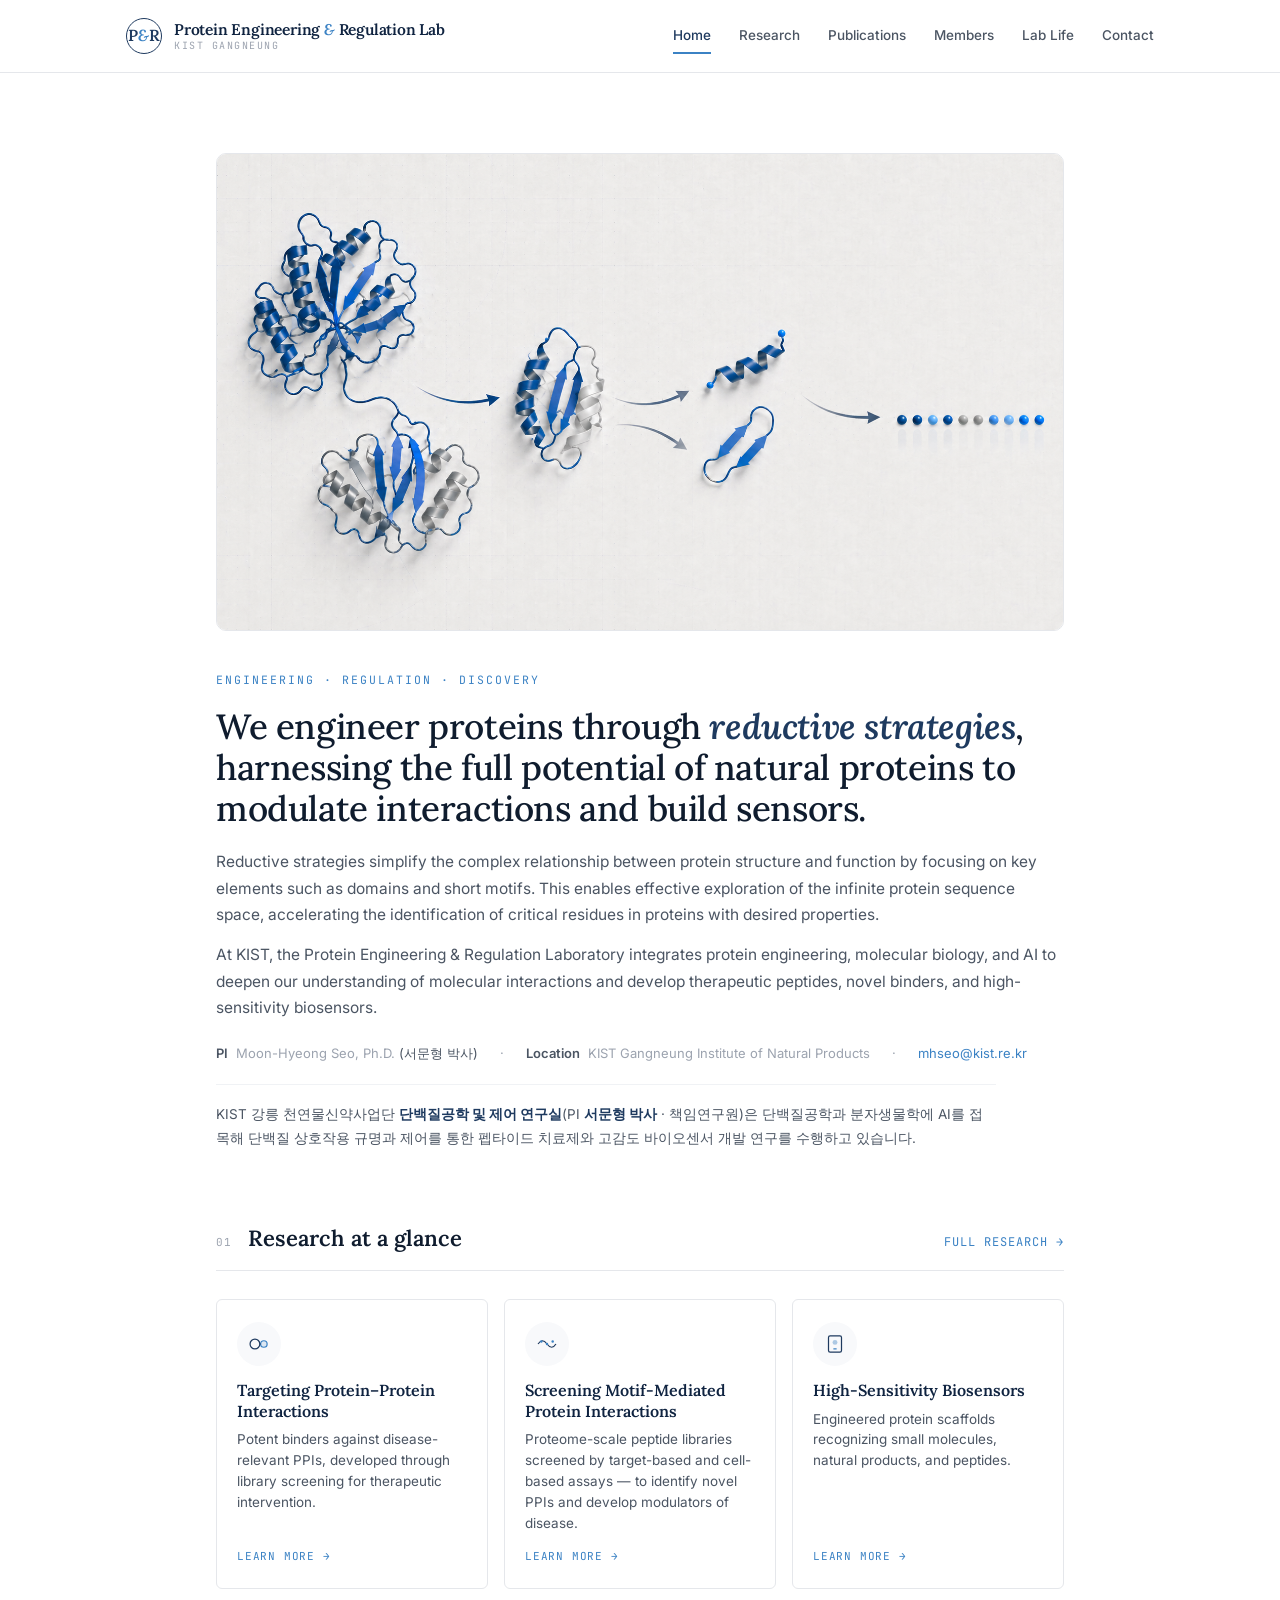
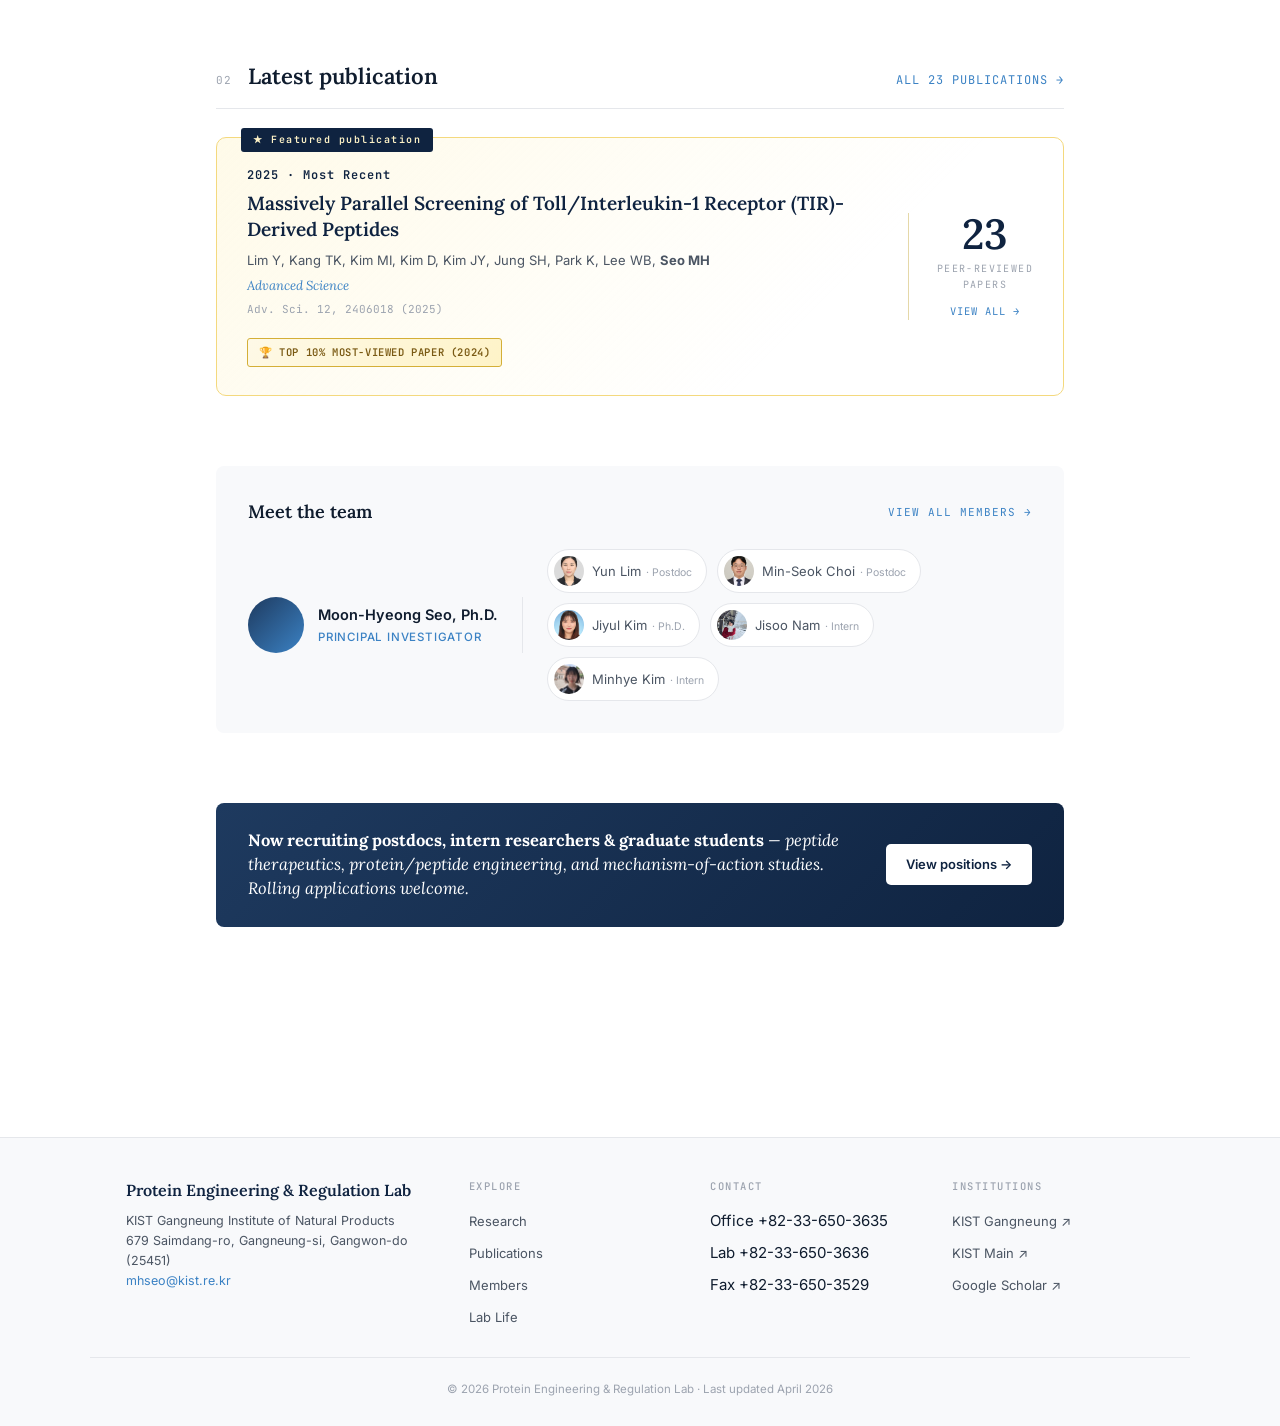
==== commit 4b085f7e: "Rewrite index Korean intro; remove PI Korean bio from members - index.html hero-ko: replaced with PI" ====
--- a/index.html
+++ b/index.html
@@ -144,7 +144,7 @@
       <a href="mailto:mhseo@kist.re.kr">mhseo@kist.re.kr</a>
     </div>
     <p class="hero-ko">
-      KIST 강릉 천연물연구소에 자리한 <strong>단백질공학 및 제어 연구실</strong>은 PI <strong>서문형 박사</strong>(책임연구원)가 이끕니다. 단백질공학과 분자생물학에 AI를 접목해 펩타이드 치료제와 신규 결합제(binder), 고감도 바이오센서를 개발합니다.
+      KIST 강릉 천연물신약사업단 <strong>단백질공학 및 제어 연구실</strong>(PI <strong>서문형 박사</strong> · 책임연구원)은 단백질공학과 분자생물학에 AI를 접목해 단백질 상호작용 규명과 제어를 통한 펩타이드 치료제와 고감도 바이오센서 개발 연구를 수행하고 있습니다.
     </p>
   </section>
 
--- a/assets/styles.css
+++ b/assets/styles.css
@@ -283,17 +283,6 @@
   max-width: 780px;
 }
 .hero-ko strong { color: var(--navy); font-weight: 600; }
-.pi-ko-bio {
-  margin: -38px 0 56px;
-  padding: 18px 22px;
-  background: var(--bg-alt);
-  border-radius: 8px;
-  border-left: 3px solid var(--accent);
-  font-size: 13.5px;
-  color: var(--ink-soft);
-  line-height: 1.8;
-}
-.pi-ko-bio strong { color: var(--navy); font-weight: 600; }
 
 /* ============ Research preview (Home) ============ */
 .research-preview {
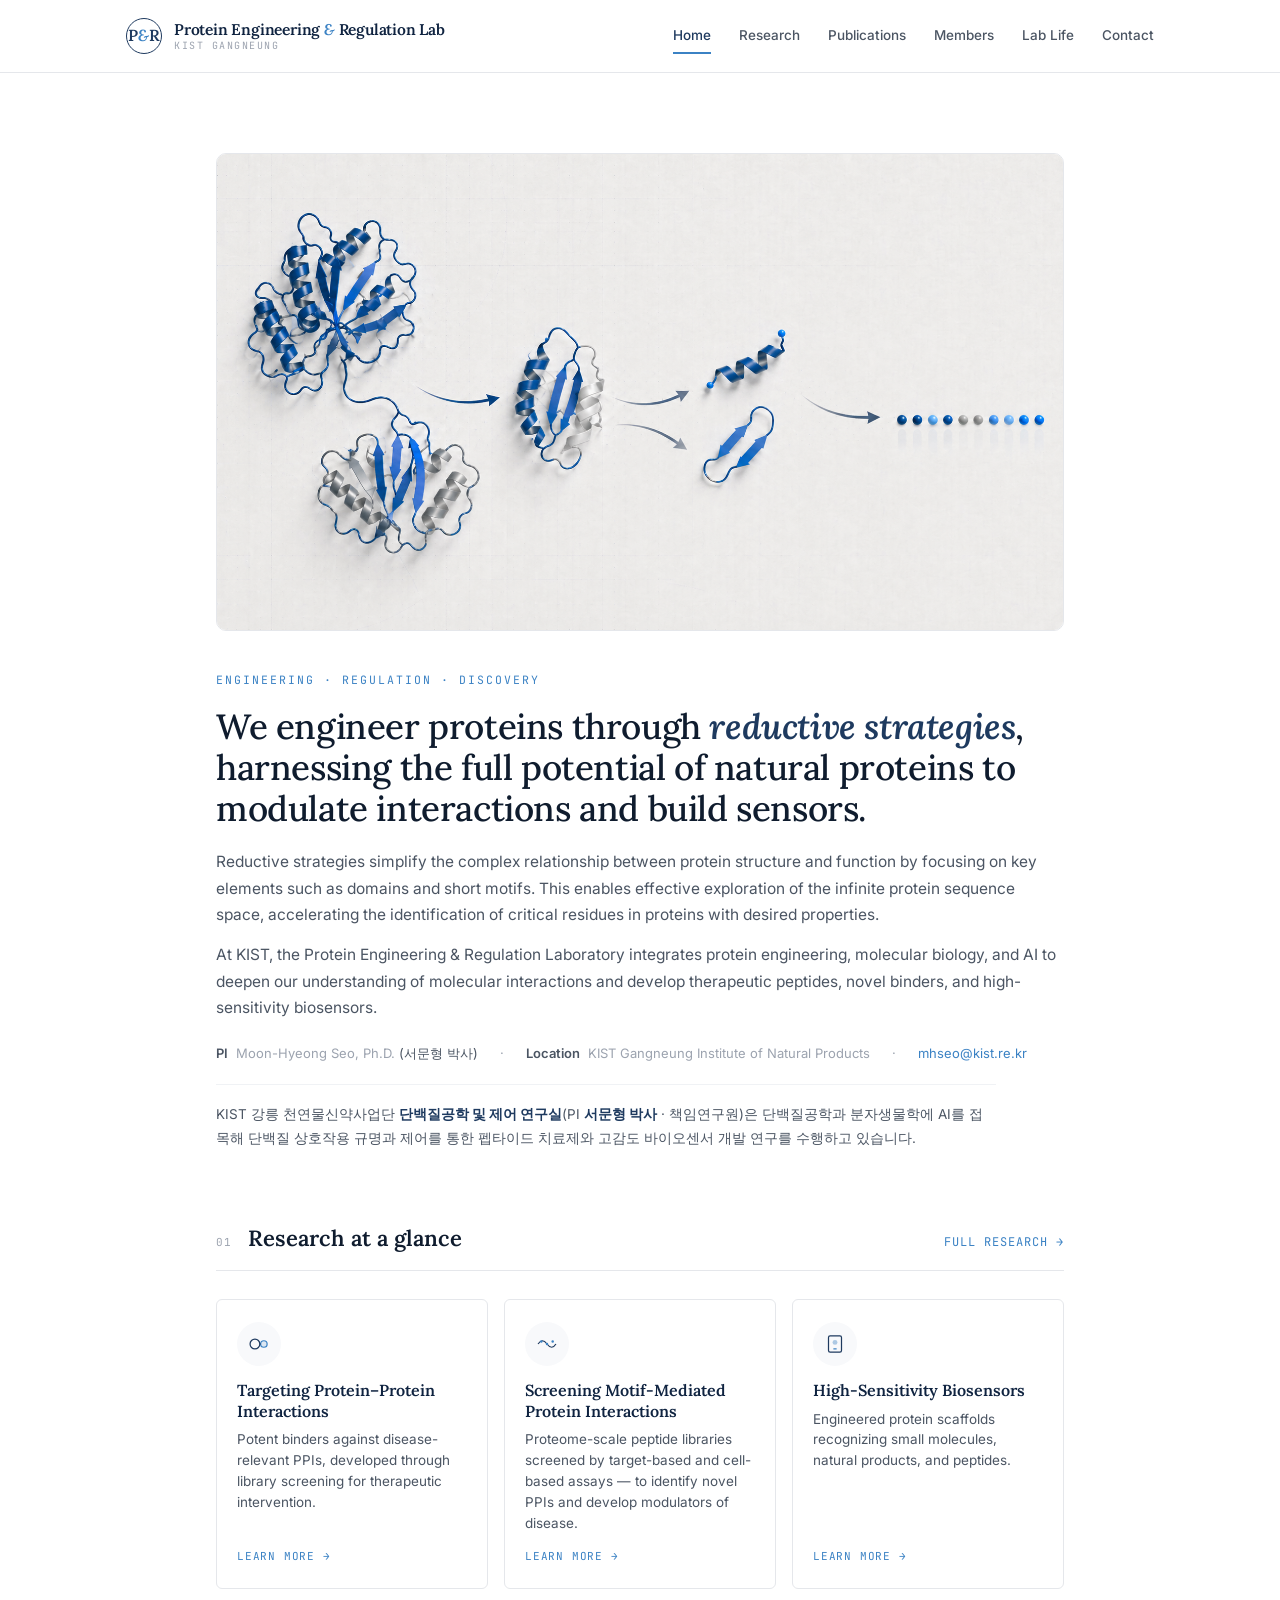
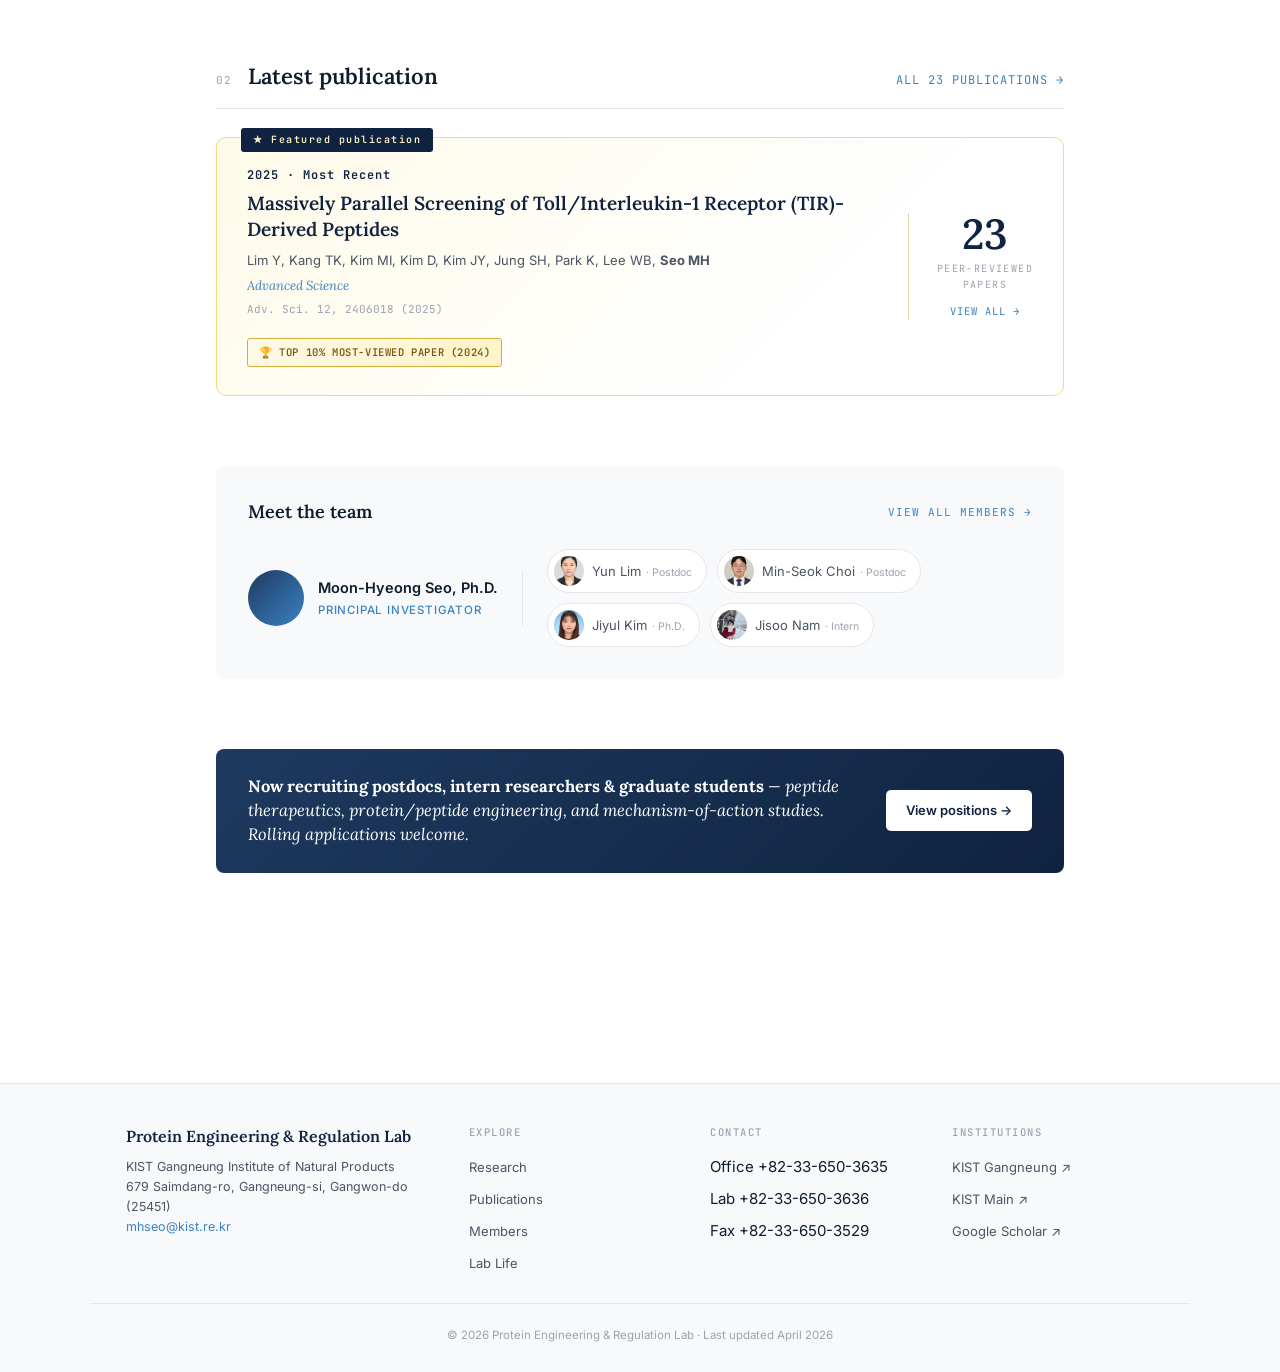
==== commit 09724c44: "Lab Life: add KSBMB photo gallery (3-photo carousel) + farewell dinner; move Minhye Kim to alumni (웰" ====
--- a/index.html
+++ b/index.html
@@ -258,10 +258,6 @@
             <div class="mg-bubble-photo" data-photo="jisoo-nam" style="background-position: 35% center;"></div>
             <span>Jisoo Nam<span class="mg-bubble-role"> · Intern</span></span>
           </a>
-          <a href="members.html" class="mg-bubble">
-            <div class="mg-bubble-photo" data-photo="minhye-kim" style="background-position: center 25%;"></div>
-            <span>Minhye Kim<span class="mg-bubble-role"> · Intern</span></span>
-          </a>
         </div>
       </div>
     </div>
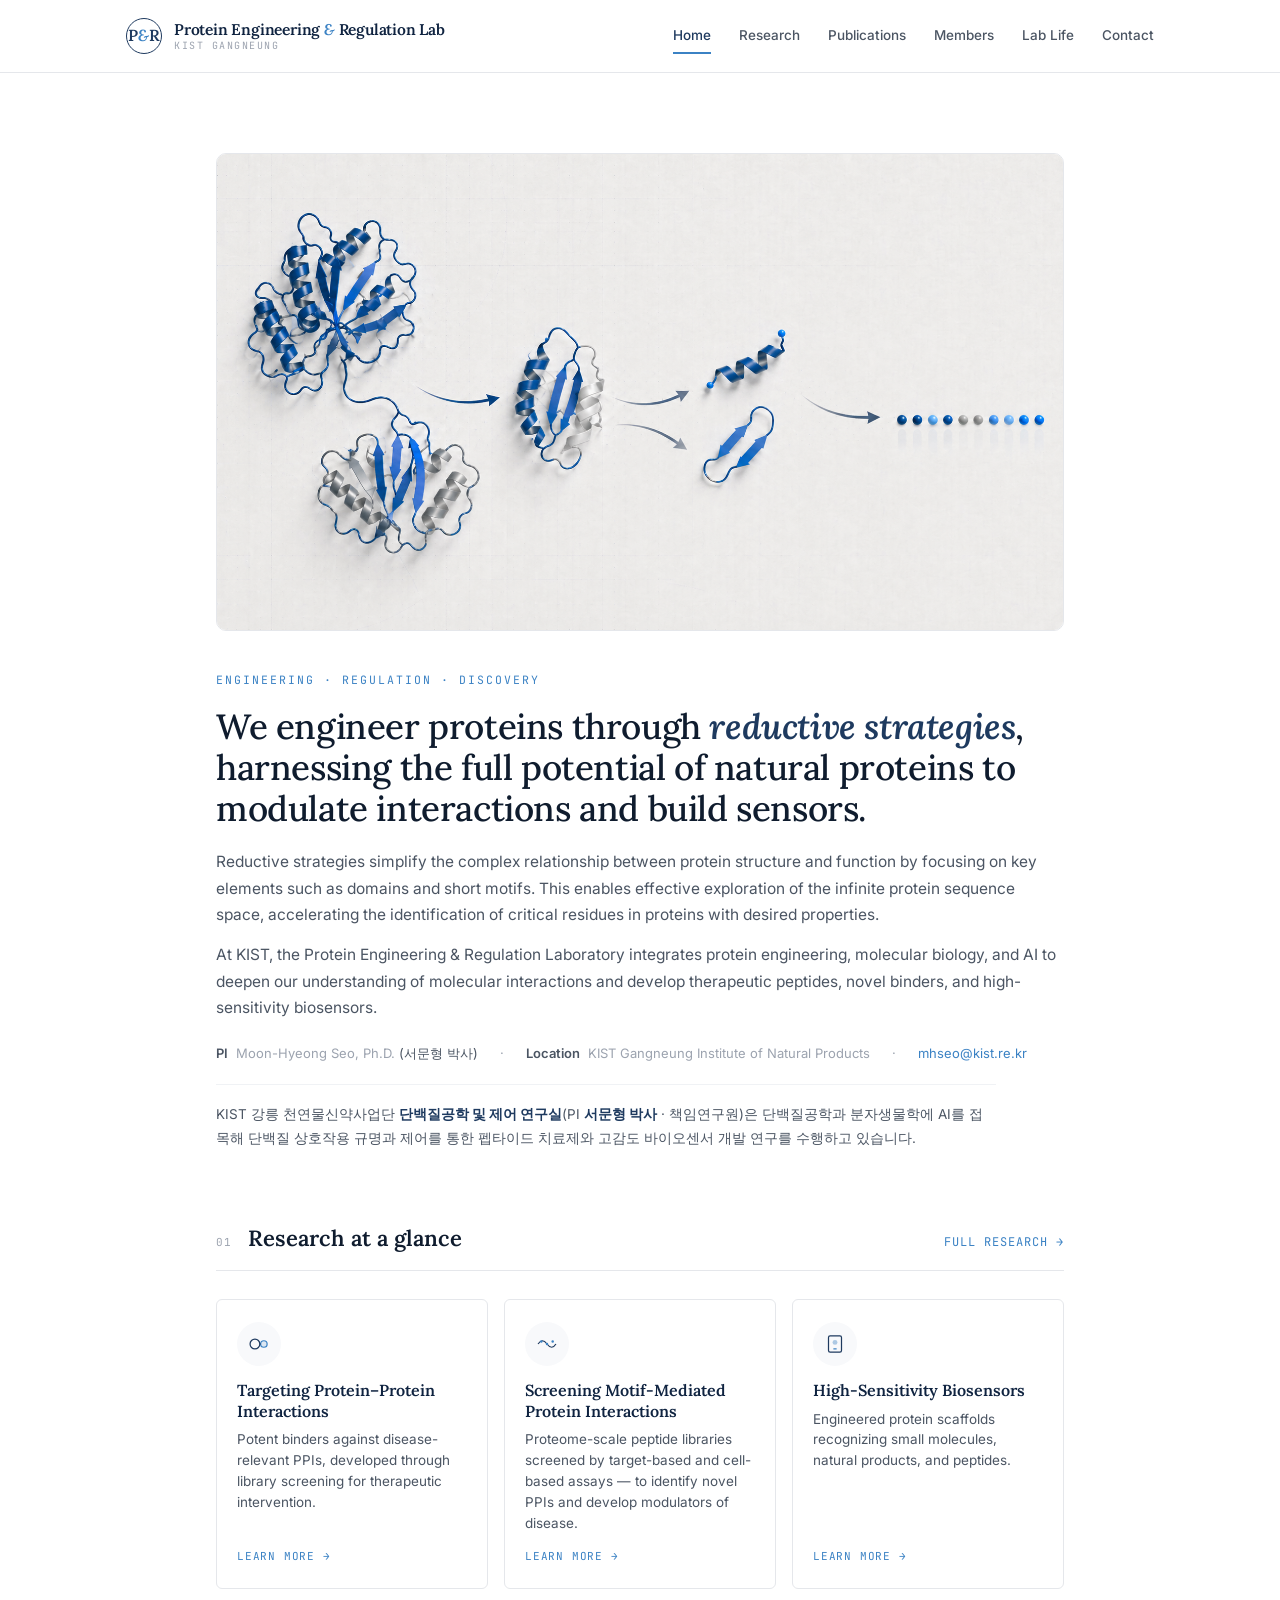
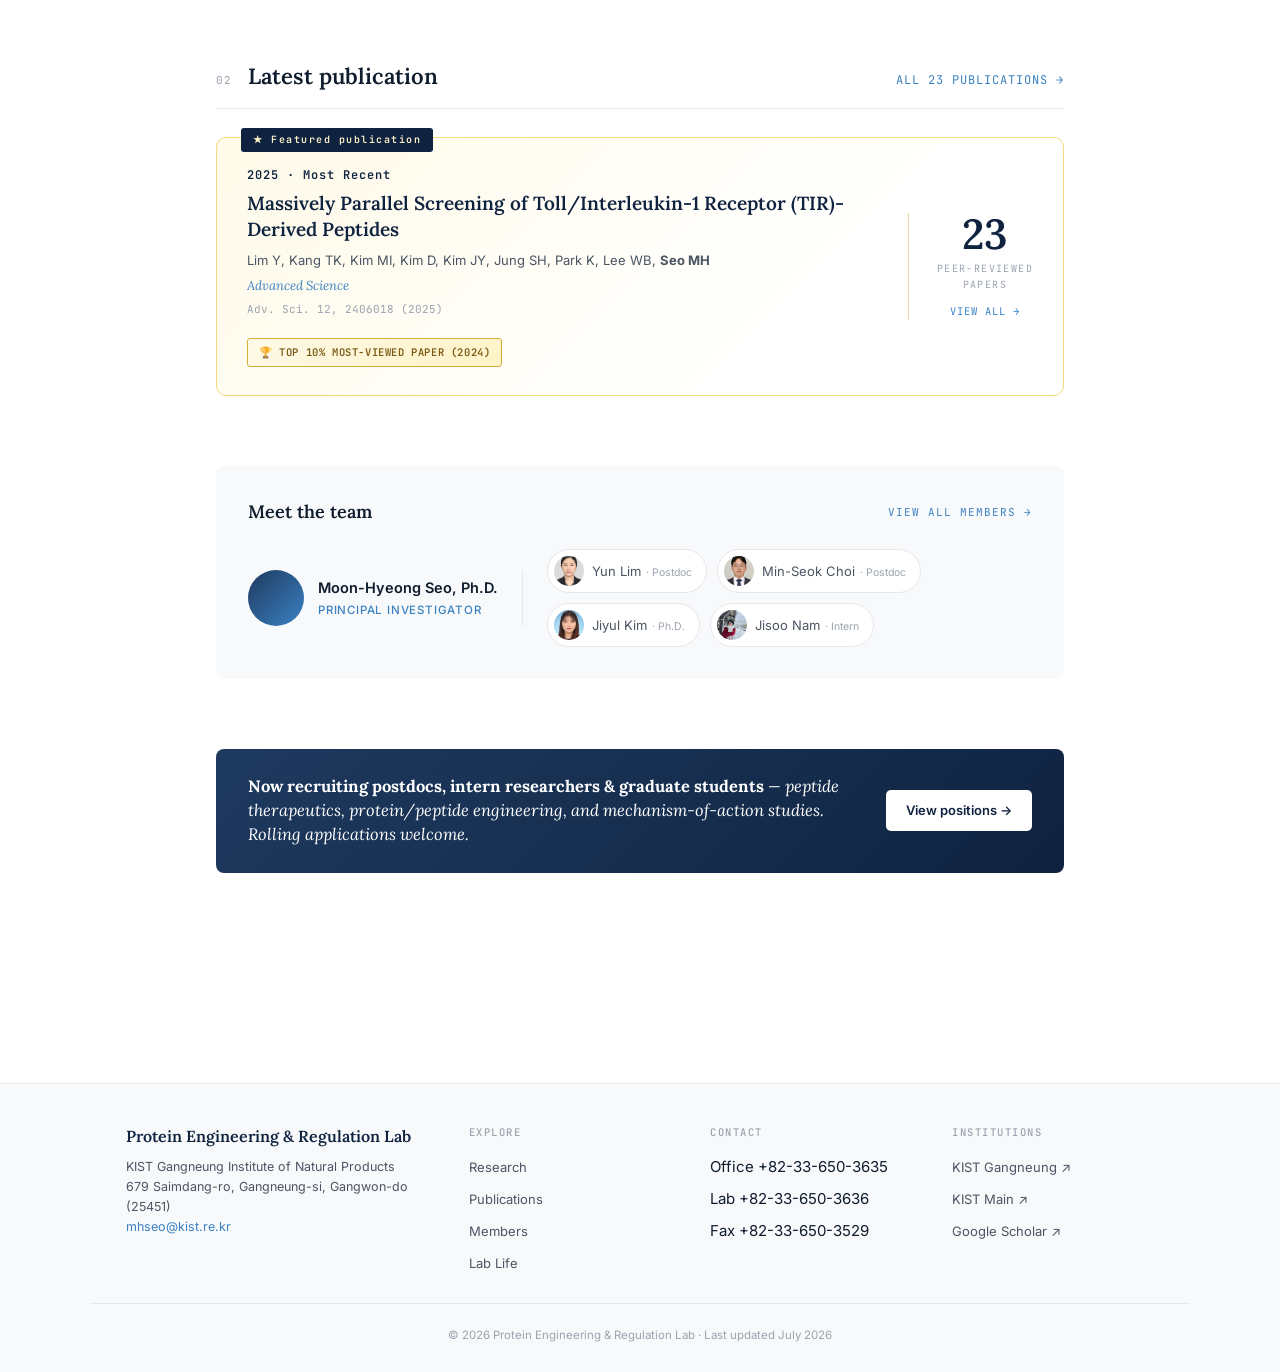
==== commit ffac3653: "Update footer date to July 2026; refresh sitemap lastmod All 6 pages footer: April 2026 -> July 2026" ====
--- a/index.html
+++ b/index.html
@@ -313,11 +313,12 @@
     </div>
   </div>
   <div class="foot-bottom">
-    © 2026 Protein Engineering & Regulation Lab · Last updated April 2026
+    © 2026 Protein Engineering & Regulation Lab · Last updated July 2026
   </div>
 </footer>
 
 <script src="assets/photos.js"></script>
+<script src="assets/nav.js"></script>
 
 </body>
 </html>
--- a/assets/styles.css
+++ b/assets/styles.css
@@ -118,6 +118,30 @@
 nav.main-nav a:hover { color: var(--navy); }
 nav.main-nav a:hover::after, nav.main-nav a.active::after { width: 100%; }
 nav.main-nav a.active { color: var(--navy); }
+
+/* Hamburger toggle — hidden on desktop, shown on mobile via media query */
+.nav-toggle {
+  display: none;
+  flex-direction: column;
+  justify-content: center;
+  gap: 5px;
+  width: 42px; height: 42px;
+  background: none;
+  border: none;
+  cursor: pointer;
+  flex-shrink: 0;
+}
+.nav-toggle span {
+  display: block;
+  width: 24px; height: 2px;
+  margin: 0 auto;
+  background: var(--navy);
+  border-radius: 2px;
+  transition: transform 0.25s ease, opacity 0.2s ease;
+}
+.nav-toggle.open span:nth-child(1) { transform: translateY(7px) rotate(45deg); }
+.nav-toggle.open span:nth-child(2) { opacity: 0; }
+.nav-toggle.open span:nth-child(3) { transform: translateY(-7px) rotate(-45deg); }
 .nav-actions {
   display: flex;
   align-items: center;
@@ -1674,7 +1698,28 @@
   .hero-title { font-size: 26px; }
   .helix-svg { display: none; }
   .hiring { grid-template-columns: 1fr; text-align: center; }
-  nav.main-nav { display: none; }
+  .nav-toggle { display: flex; }
+  nav.main-nav {
+    display: none;
+    position: absolute;
+    top: 100%;
+    left: 0; right: 0;
+    flex-direction: column;
+    gap: 0;
+    background: rgba(255,255,255,0.98);
+    backdrop-filter: blur(12px);
+    -webkit-backdrop-filter: blur(12px);
+    border-bottom: 1px solid var(--line);
+    box-shadow: 0 10px 24px rgba(15,35,64,0.08);
+    padding: 6px 0;
+  }
+  nav.main-nav.open { display: flex; }
+  nav.main-nav a {
+    padding: 14px 24px;
+    font-size: 15px;
+  }
+  nav.main-nav a::after { display: none; }
+  nav.main-nav a:hover, nav.main-nav a.active { background: var(--bg-alt); }
   .nav-inner { gap: 16px; }
   .research-preview, .featured-card, .pi-hero, .contact-grid, .positions-grid { grid-template-columns: 1fr; }
   .process-flow { grid-template-columns: repeat(2, 1fr); gap: 14px; }
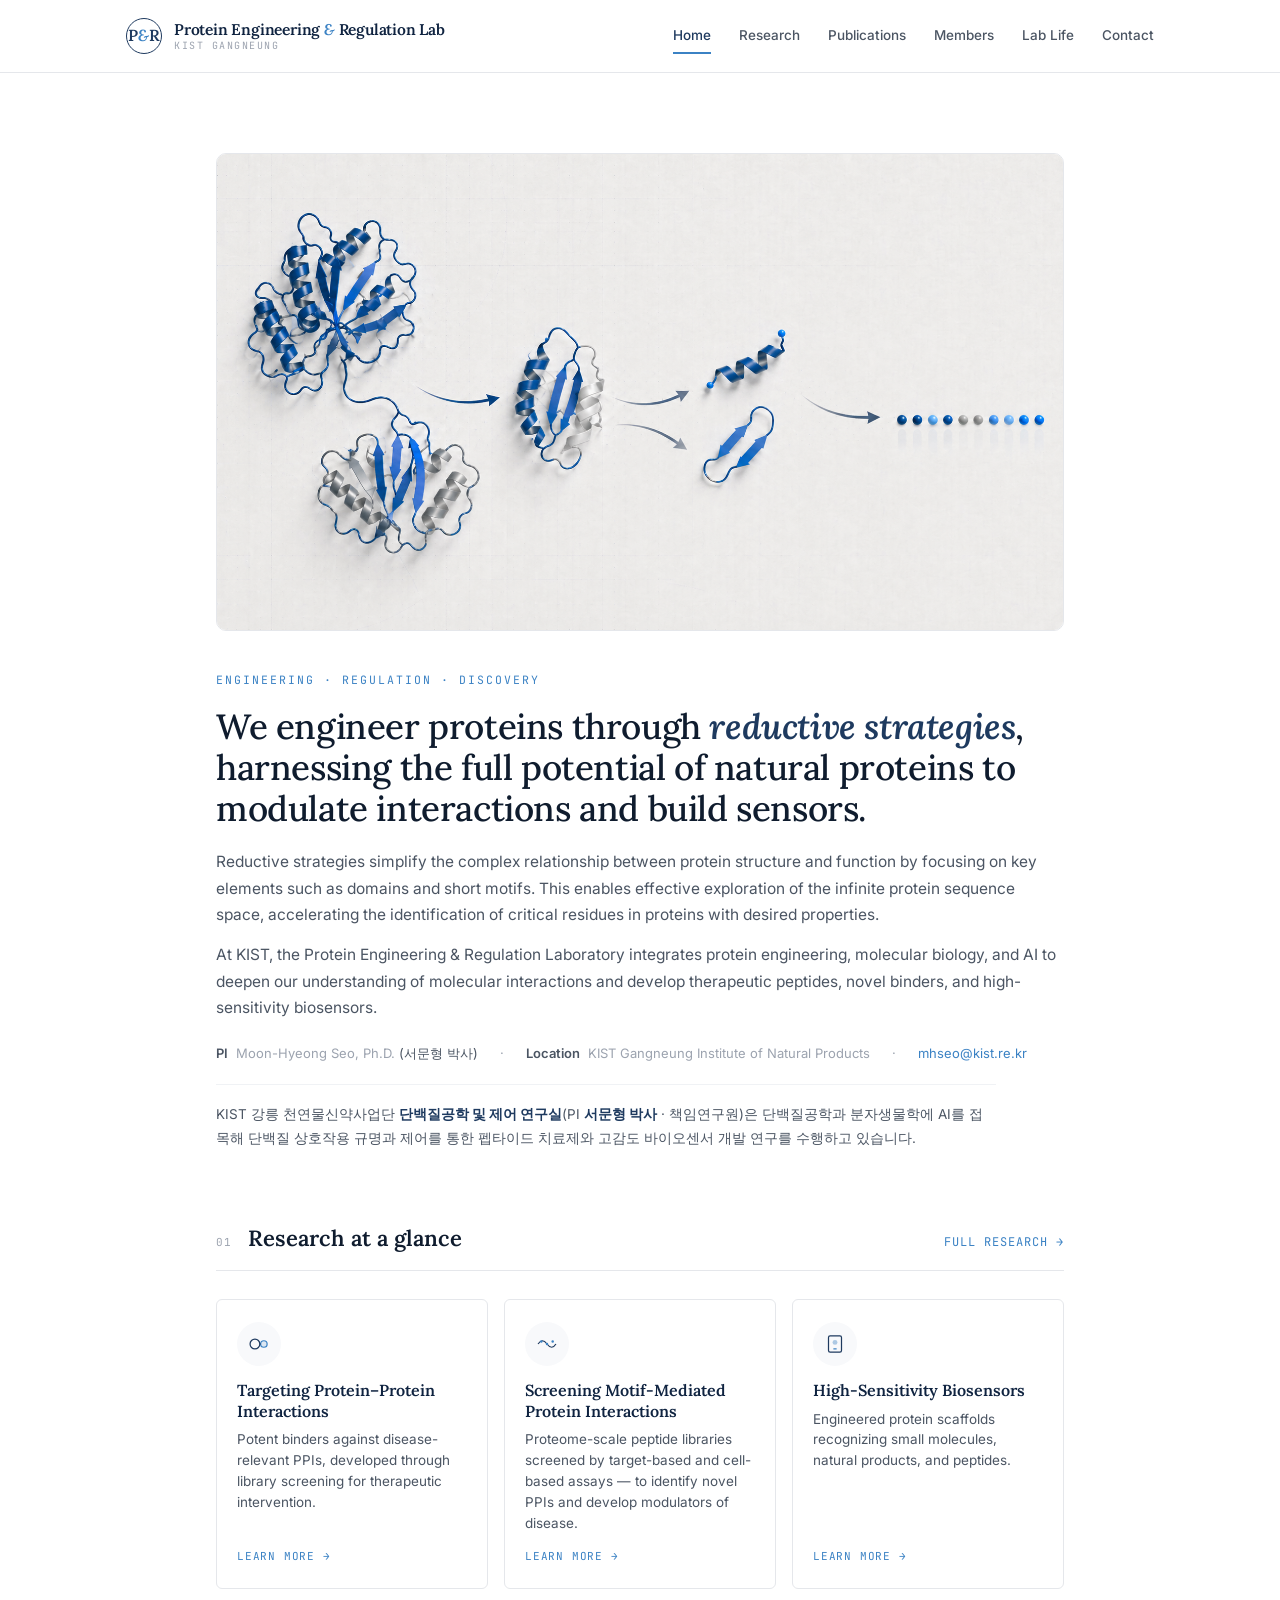
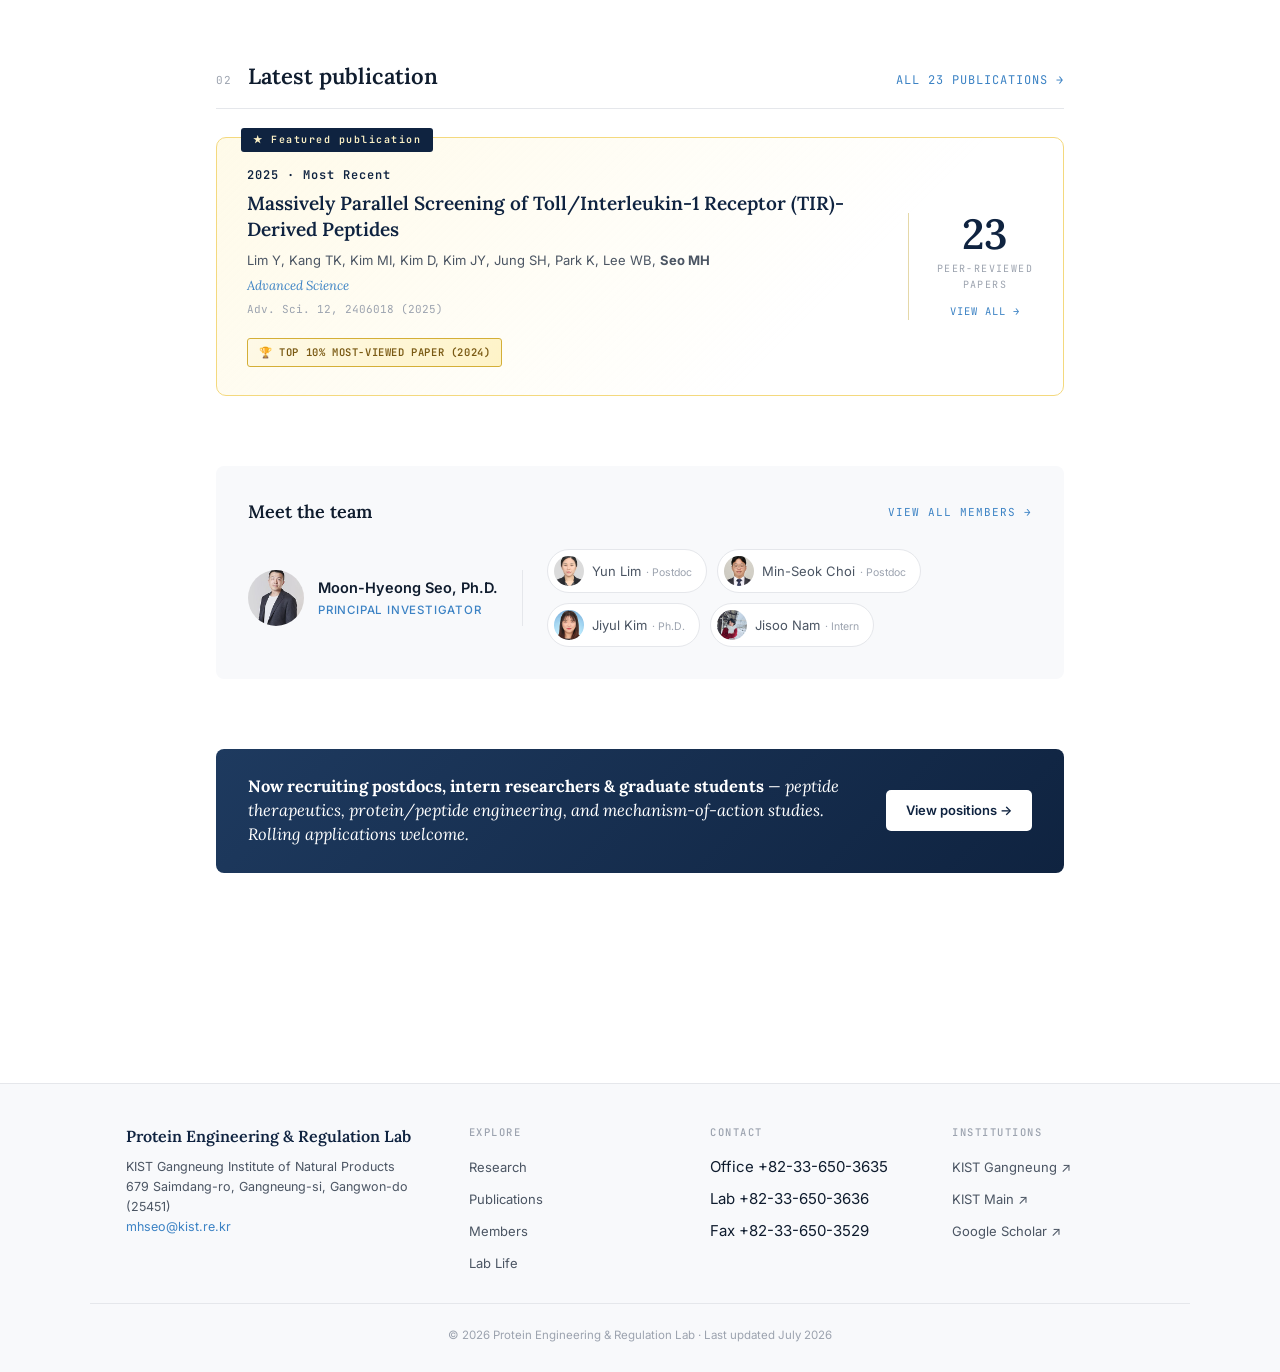
==== commit 3c932f62: "Serve member photos at native display size (DPR-aware variants) Photos still looked soft at 100% bec" ====
--- a/index.html
+++ b/index.html
@@ -317,7 +317,7 @@
   </div>
 </footer>
 
-<script src="assets/photos.js"></script>
+<script src="assets/photos.js?v=2"></script>
 <script src="assets/nav.js"></script>
 
 </body>
--- a/assets/styles.css
+++ b/assets/styles.css
@@ -1168,6 +1168,10 @@
   font-size: 11.5px;
   color: var(--ink-mute);
   font-style: italic;
+}
+.former-now .now-job {
+  display: block;
+  margin-top: 2px;
 }
 .former-pending {
   background: white;
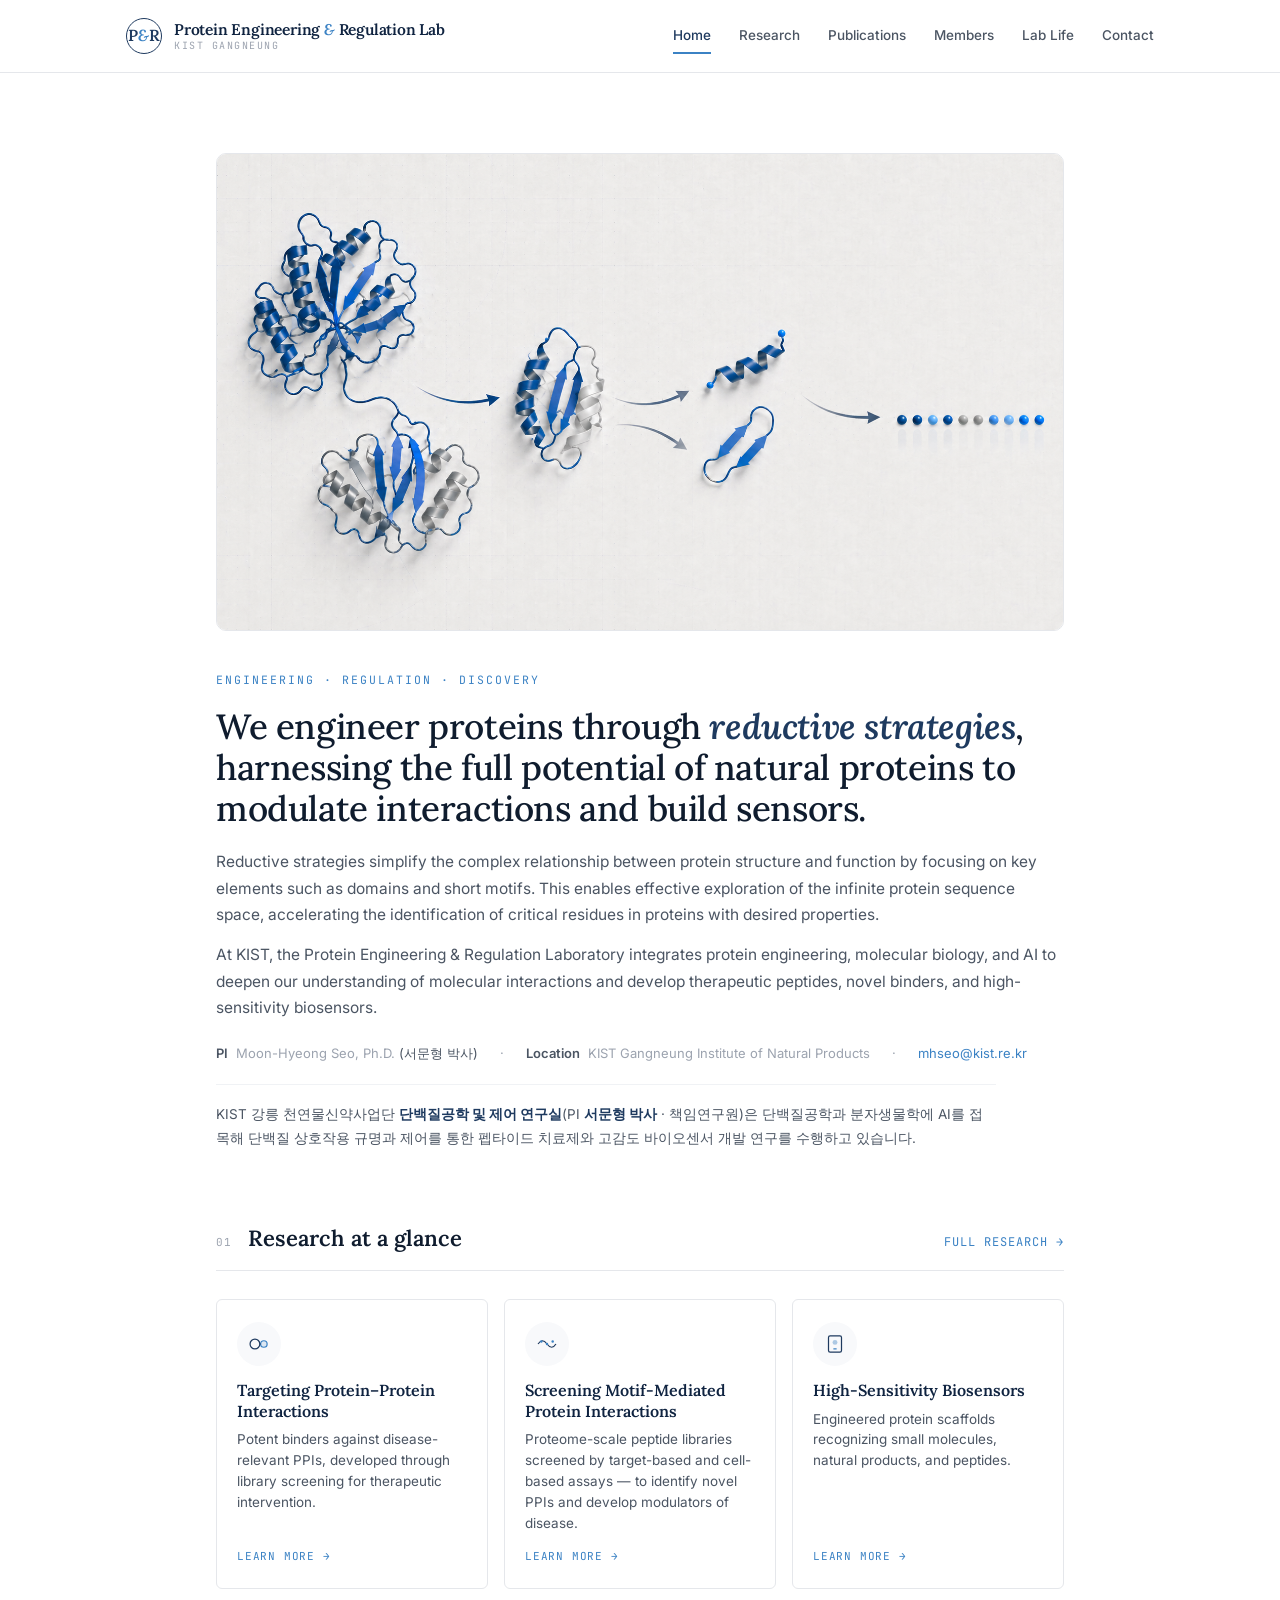
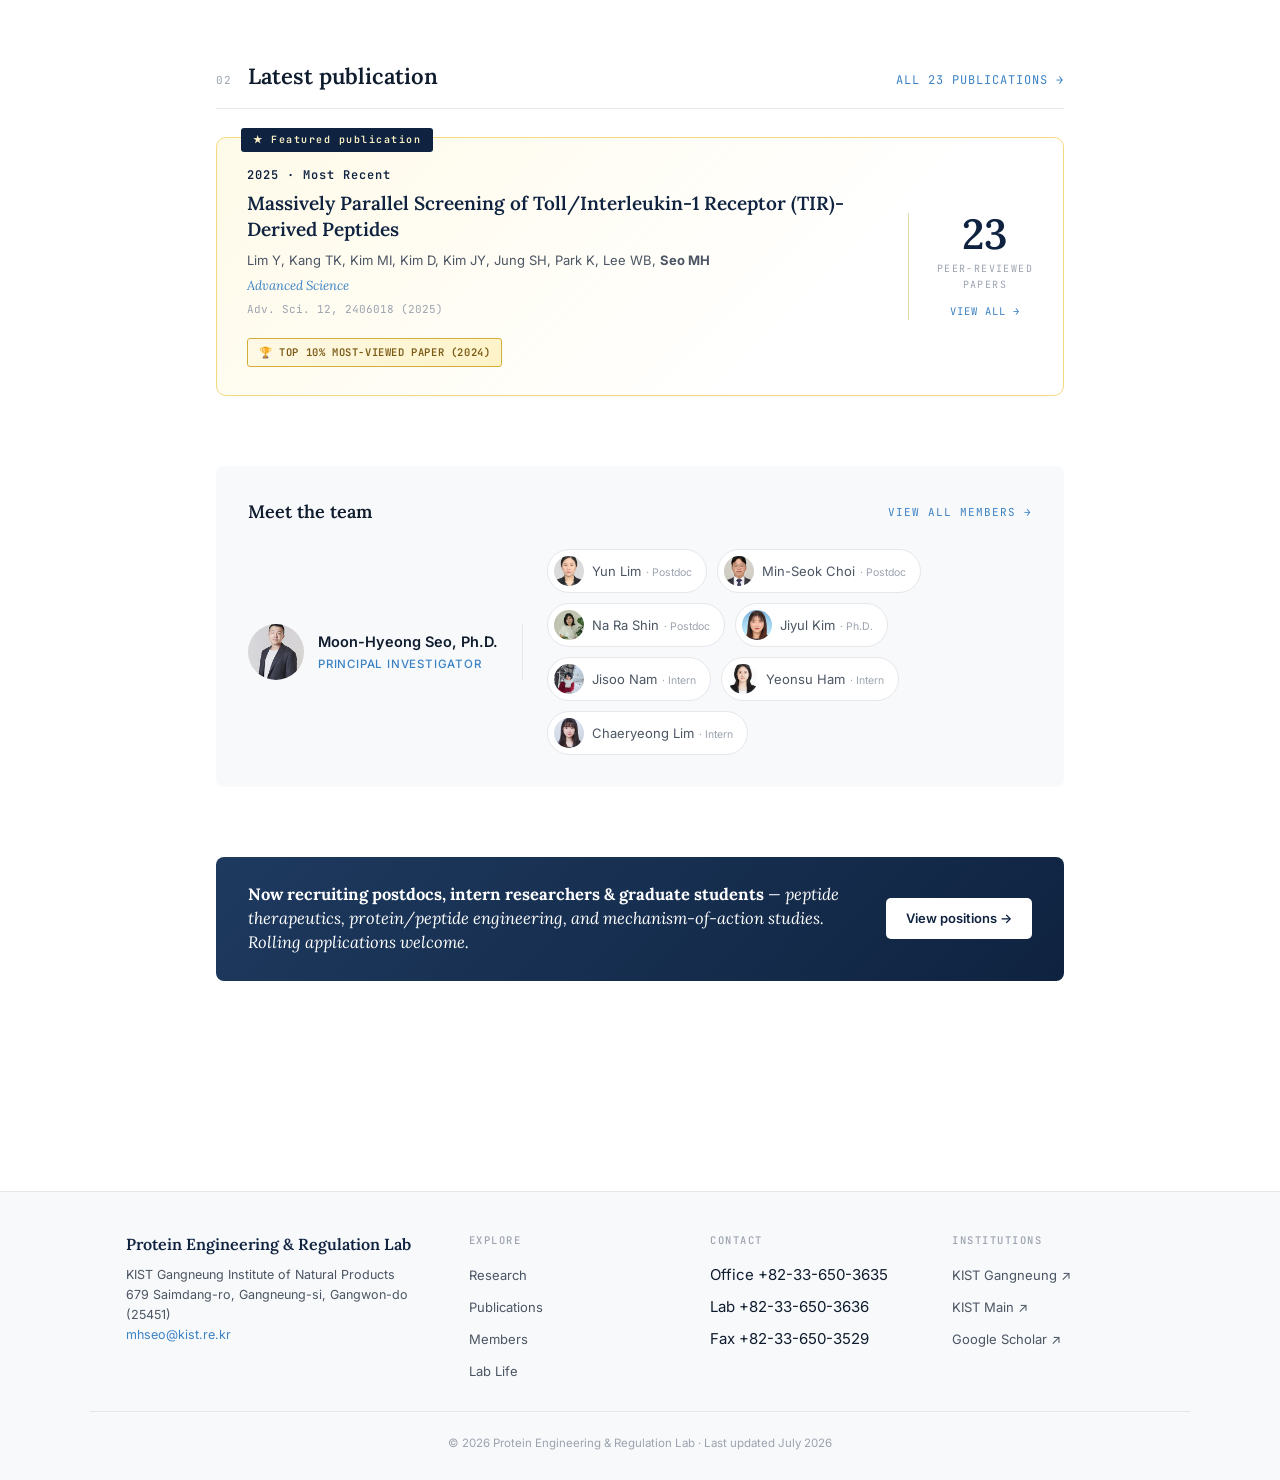
==== commit de9d0a44: "Add intern Chaeryeong Lim; reorganize member photos (originals + web/) - New member card and home 'M" ====
--- a/index.html
+++ b/index.html
@@ -251,12 +251,24 @@
             <span>Min-Seok Choi<span class="mg-bubble-role"> · Postdoc</span></span>
           </a>
           <a href="members.html" class="mg-bubble">
+            <div class="mg-bubble-photo" data-photo="nara-shin"></div>
+            <span>Na Ra Shin<span class="mg-bubble-role"> · Postdoc</span></span>
+          </a>
+          <a href="members.html" class="mg-bubble">
             <div class="mg-bubble-photo" data-photo="jiyul-kim"></div>
             <span>Jiyul Kim<span class="mg-bubble-role"> · Ph.D.</span></span>
           </a>
           <a href="members.html" class="mg-bubble">
             <div class="mg-bubble-photo" data-photo="jisoo-nam" style="background-position: 35% center;"></div>
             <span>Jisoo Nam<span class="mg-bubble-role"> · Intern</span></span>
+          </a>
+          <a href="members.html" class="mg-bubble">
+            <div class="mg-bubble-photo" data-photo="yeonsu-ham"></div>
+            <span>Yeonsu Ham<span class="mg-bubble-role"> · Intern</span></span>
+          </a>
+          <a href="members.html" class="mg-bubble">
+            <div class="mg-bubble-photo" data-photo="chaeryeong-lim"></div>
+            <span>Chaeryeong Lim<span class="mg-bubble-role"> · Intern</span></span>
           </a>
         </div>
       </div>
@@ -317,7 +329,7 @@
   </div>
 </footer>
 
-<script src="assets/photos.js?v=2"></script>
+<script src="assets/photos.js?v=3"></script>
 <script src="assets/nav.js"></script>
 
 </body>
--- a/assets/styles.css
+++ b/assets/styles.css
@@ -21,7 +21,7 @@
   --sans: 'Inter', -apple-system, BlinkMacSystemFont, sans-serif;
   --serif: 'Lora', Georgia, serif;
   --mono: 'JetBrains Mono', 'SF Mono', Consolas, monospace;
-  --hand: 'Caveat', 'Gaegu', 'Patrick Hand', cursive;
+  --hand: 'Caveat', 'Nanum Pen Script', cursive;
 }
 
 * { box-sizing: border-box; margin: 0; padding: 0; }
@@ -1314,6 +1314,10 @@
   line-height: 1.15;
   padding: 0 6px;
 }
+/* Nanum Pen Script renders smaller than Caveat at the same px, so Hangul runs
+   (wrapped in .ko by lab-life.html) are scaled up to match visually. */
+.polaroid-caption .ko,
+.lightbox-caption .ko { font-size: 1.15em; }
 .polaroid-date {
   font-family: var(--mono);
   font-size: 9.5px;
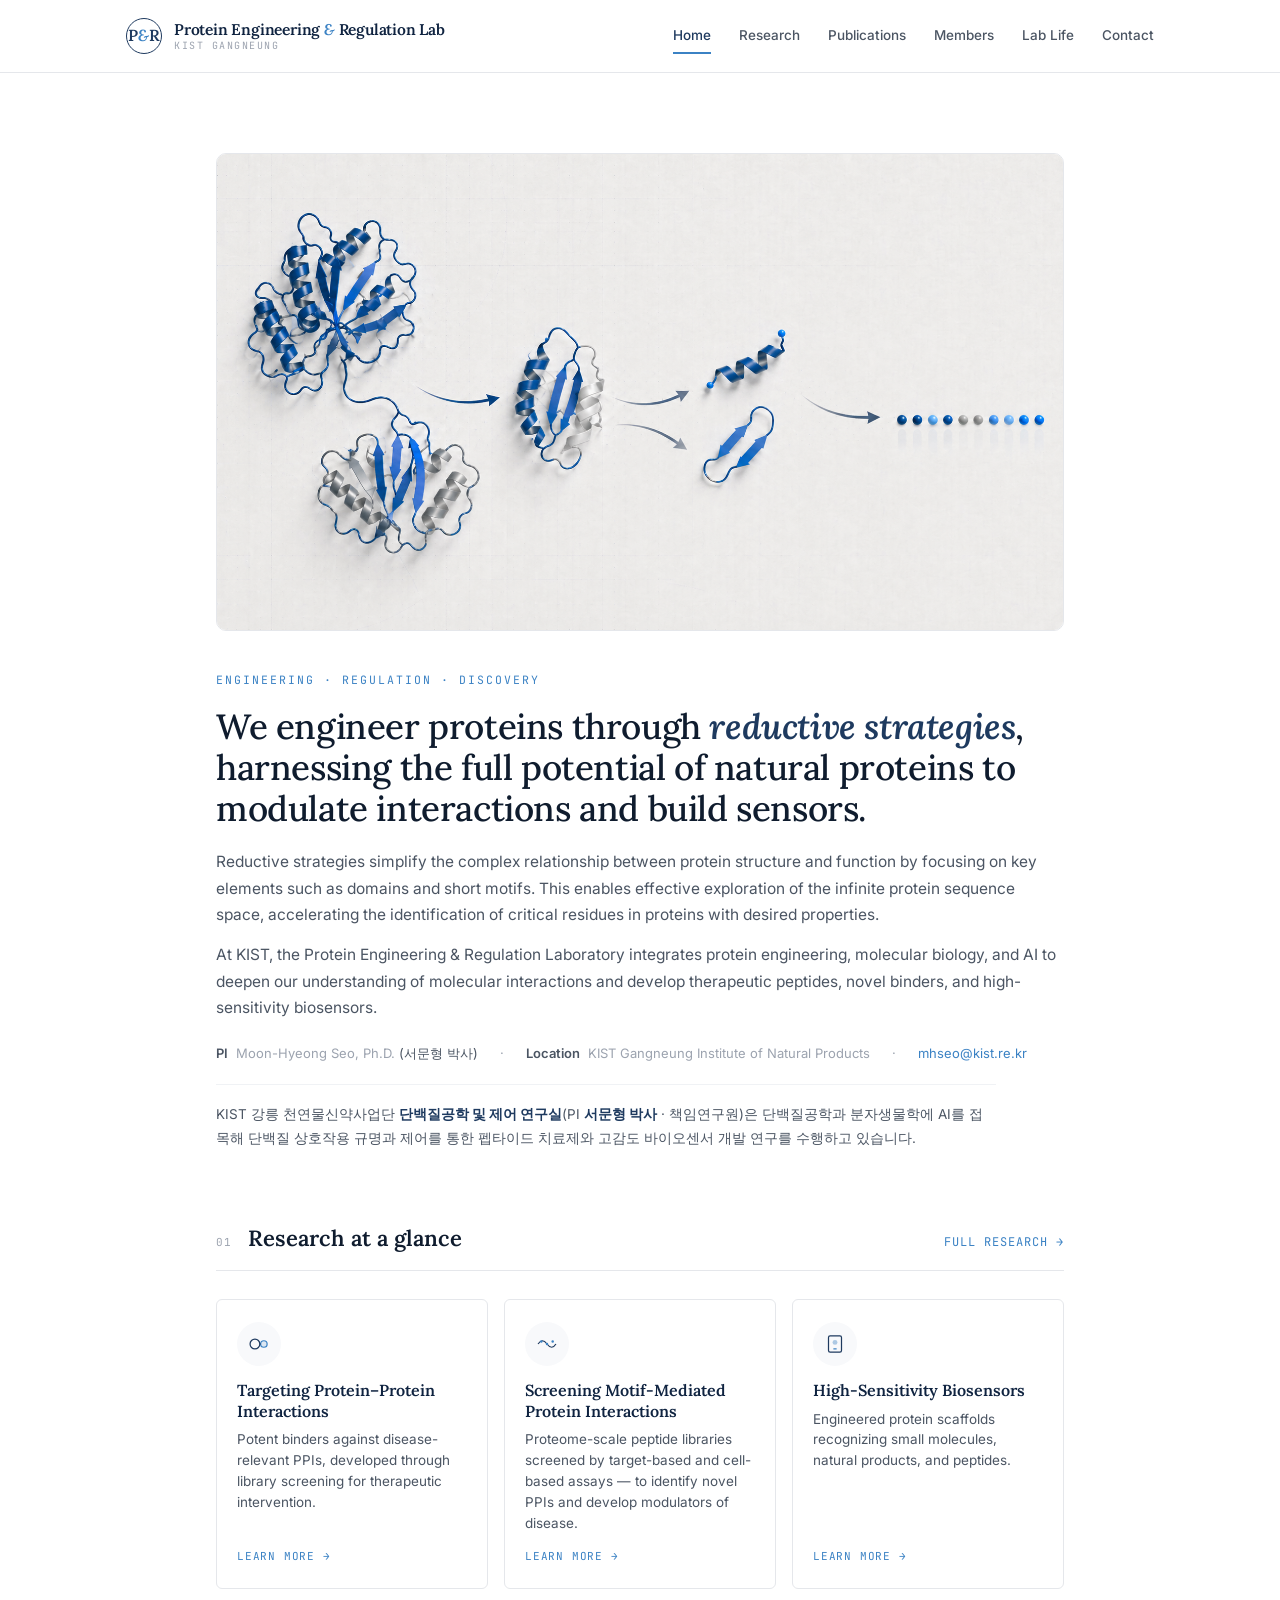
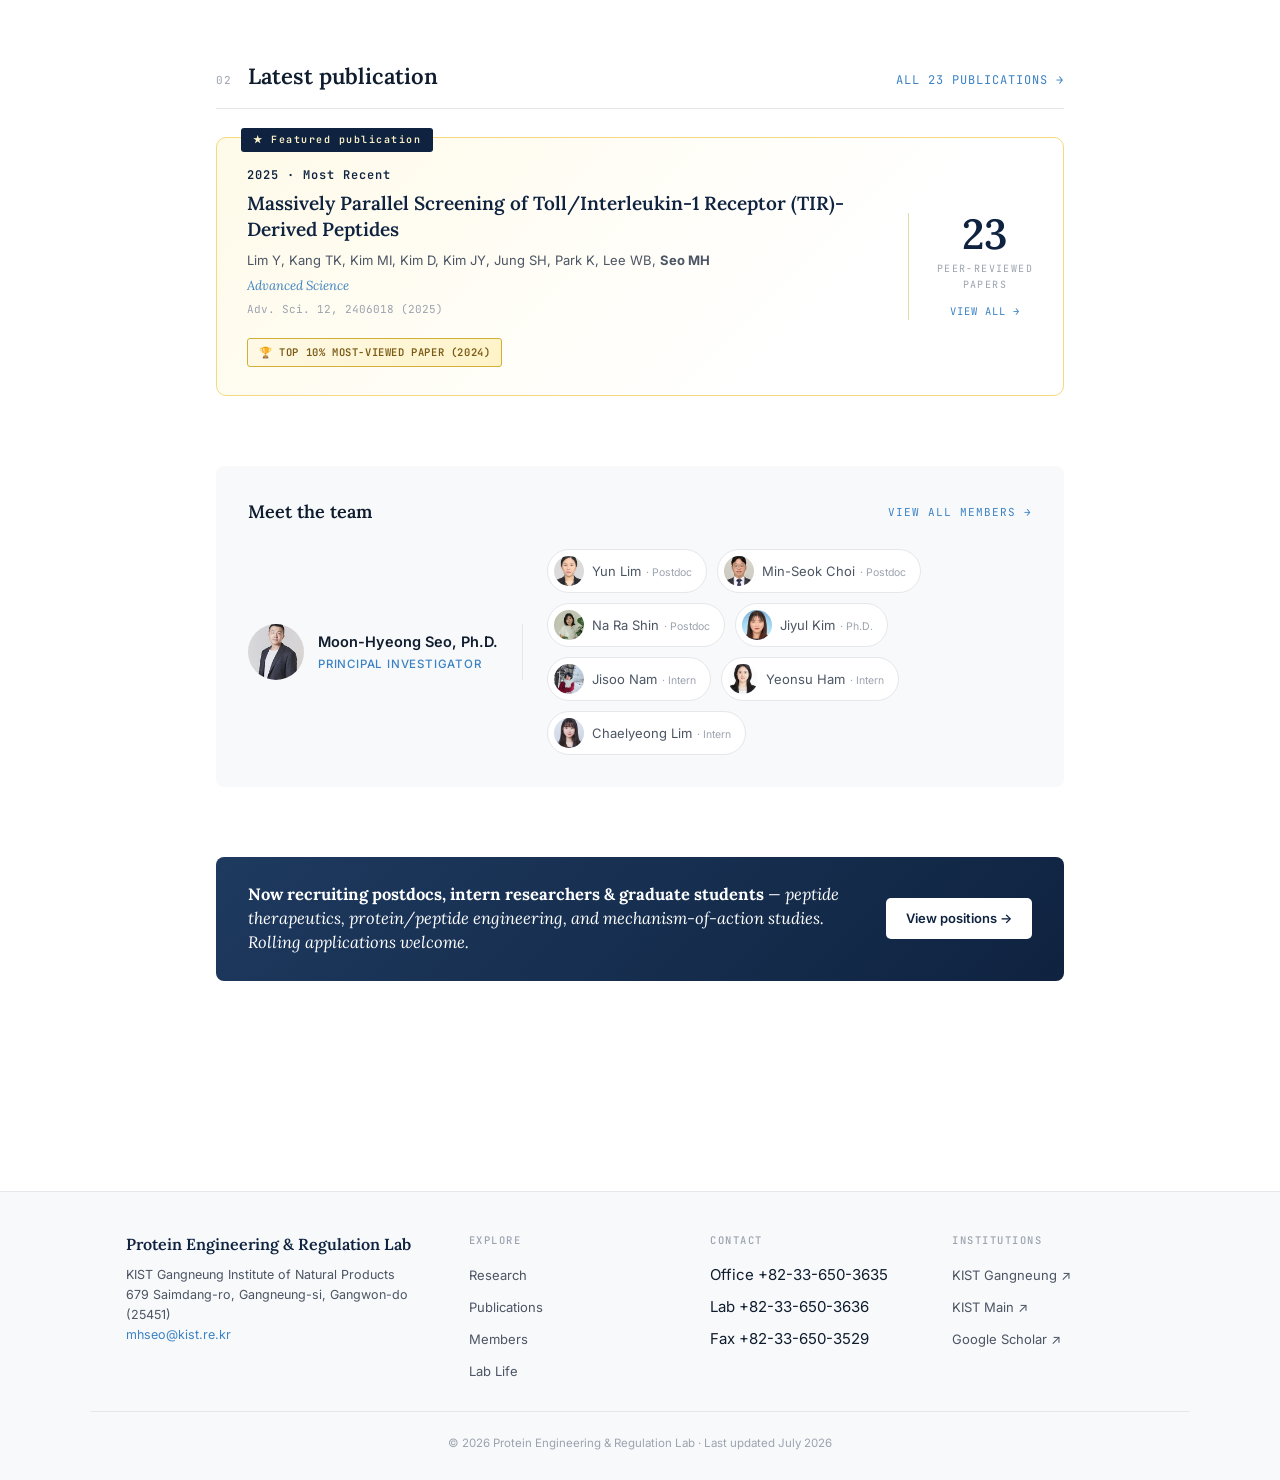
==== commit 4c065c4c: "Use Chaelyeong Lim as the preferred romanization Rename the photo files to match the firstname-lastn" ====
--- a/index.html
+++ b/index.html
@@ -267,8 +267,8 @@
             <span>Yeonsu Ham<span class="mg-bubble-role"> · Intern</span></span>
           </a>
           <a href="members.html" class="mg-bubble">
-            <div class="mg-bubble-photo" data-photo="chaeryeong-lim"></div>
-            <span>Chaeryeong Lim<span class="mg-bubble-role"> · Intern</span></span>
+            <div class="mg-bubble-photo" data-photo="chaelyeong-lim"></div>
+            <span>Chaelyeong Lim<span class="mg-bubble-role"> · Intern</span></span>
           </a>
         </div>
       </div>
